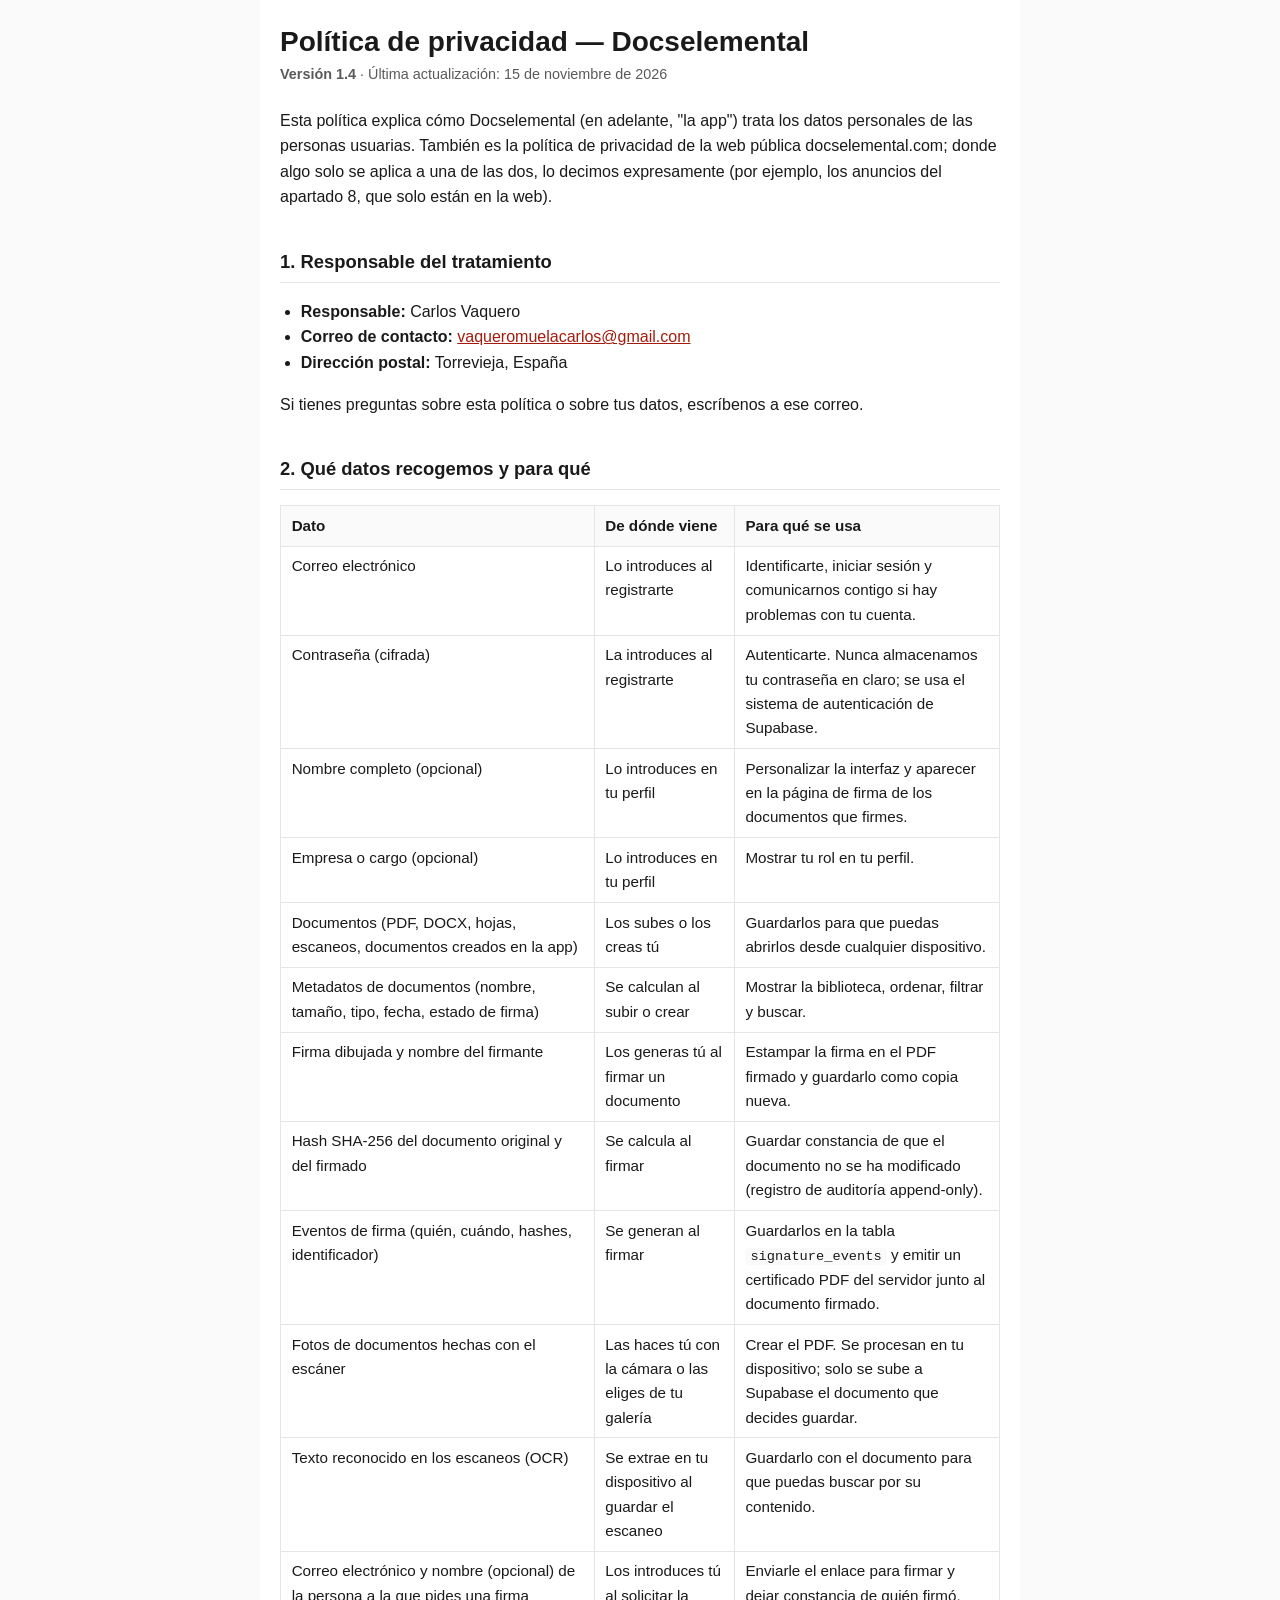
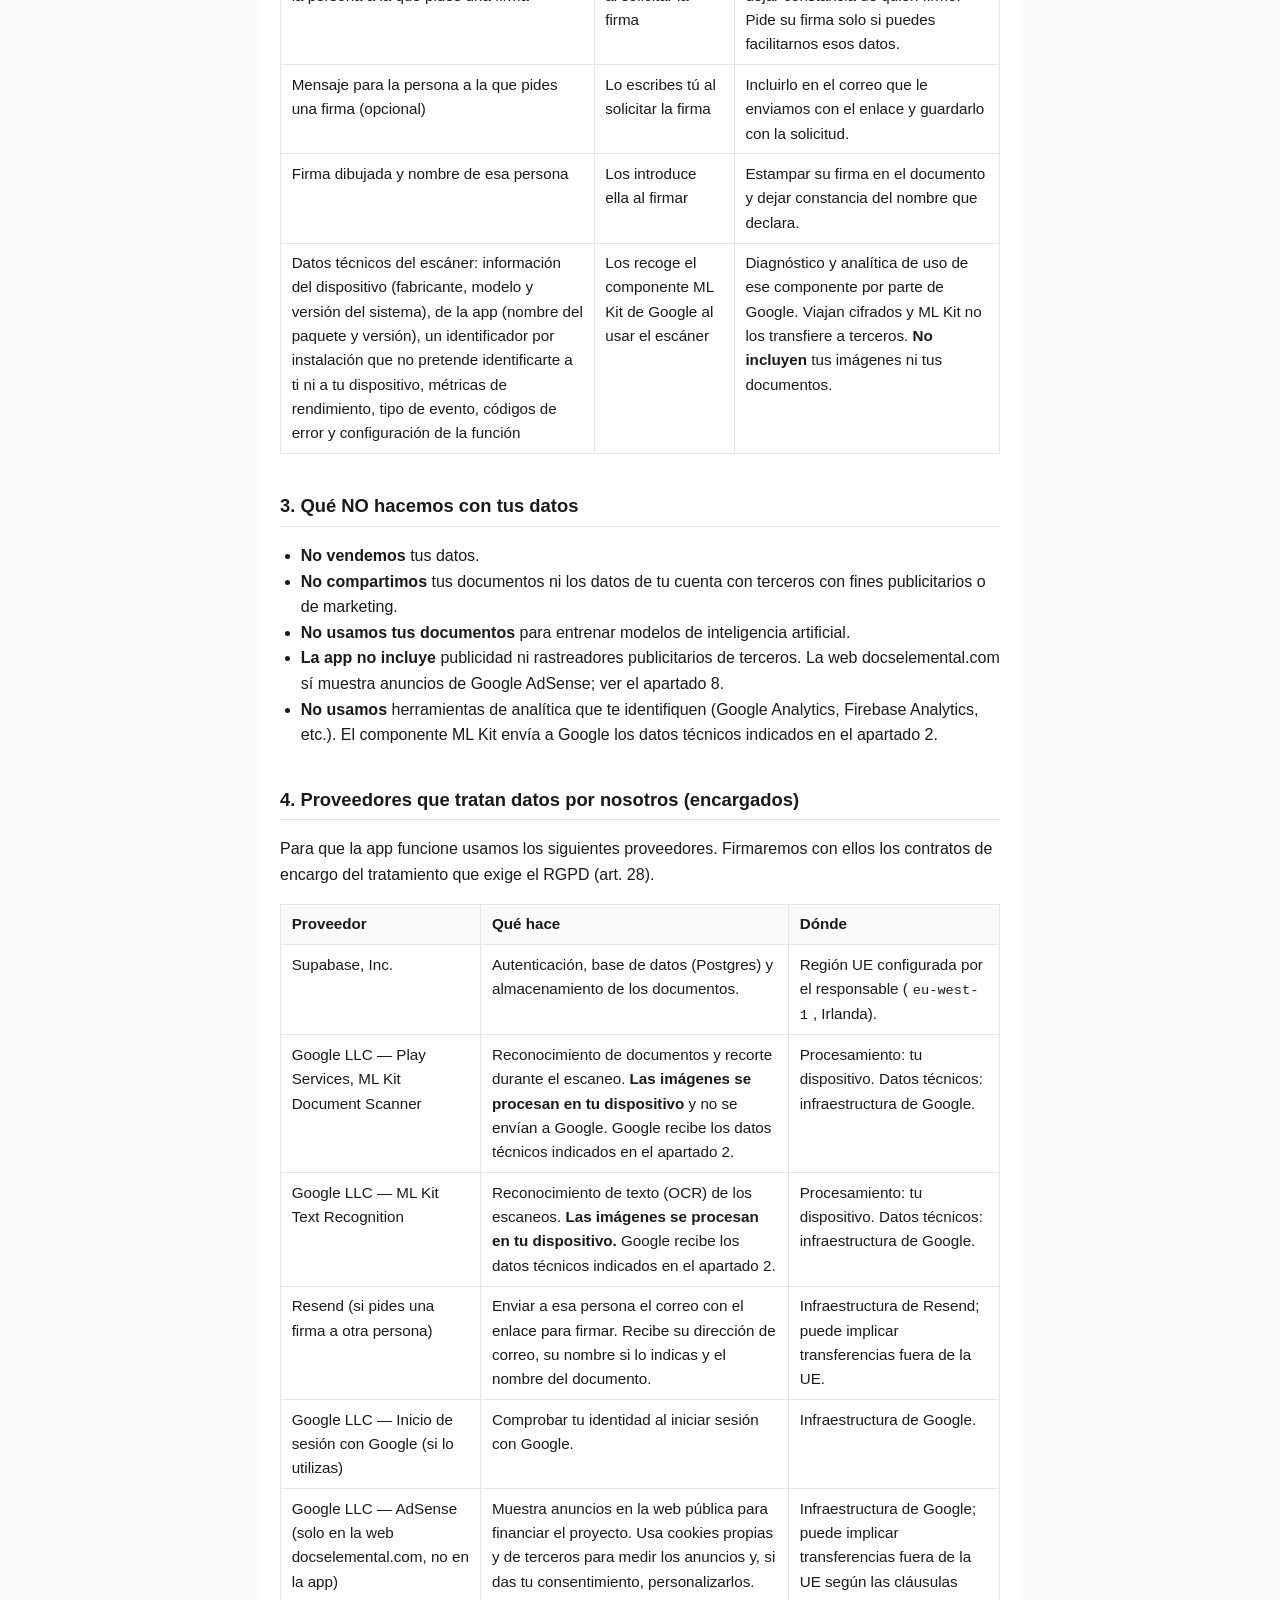
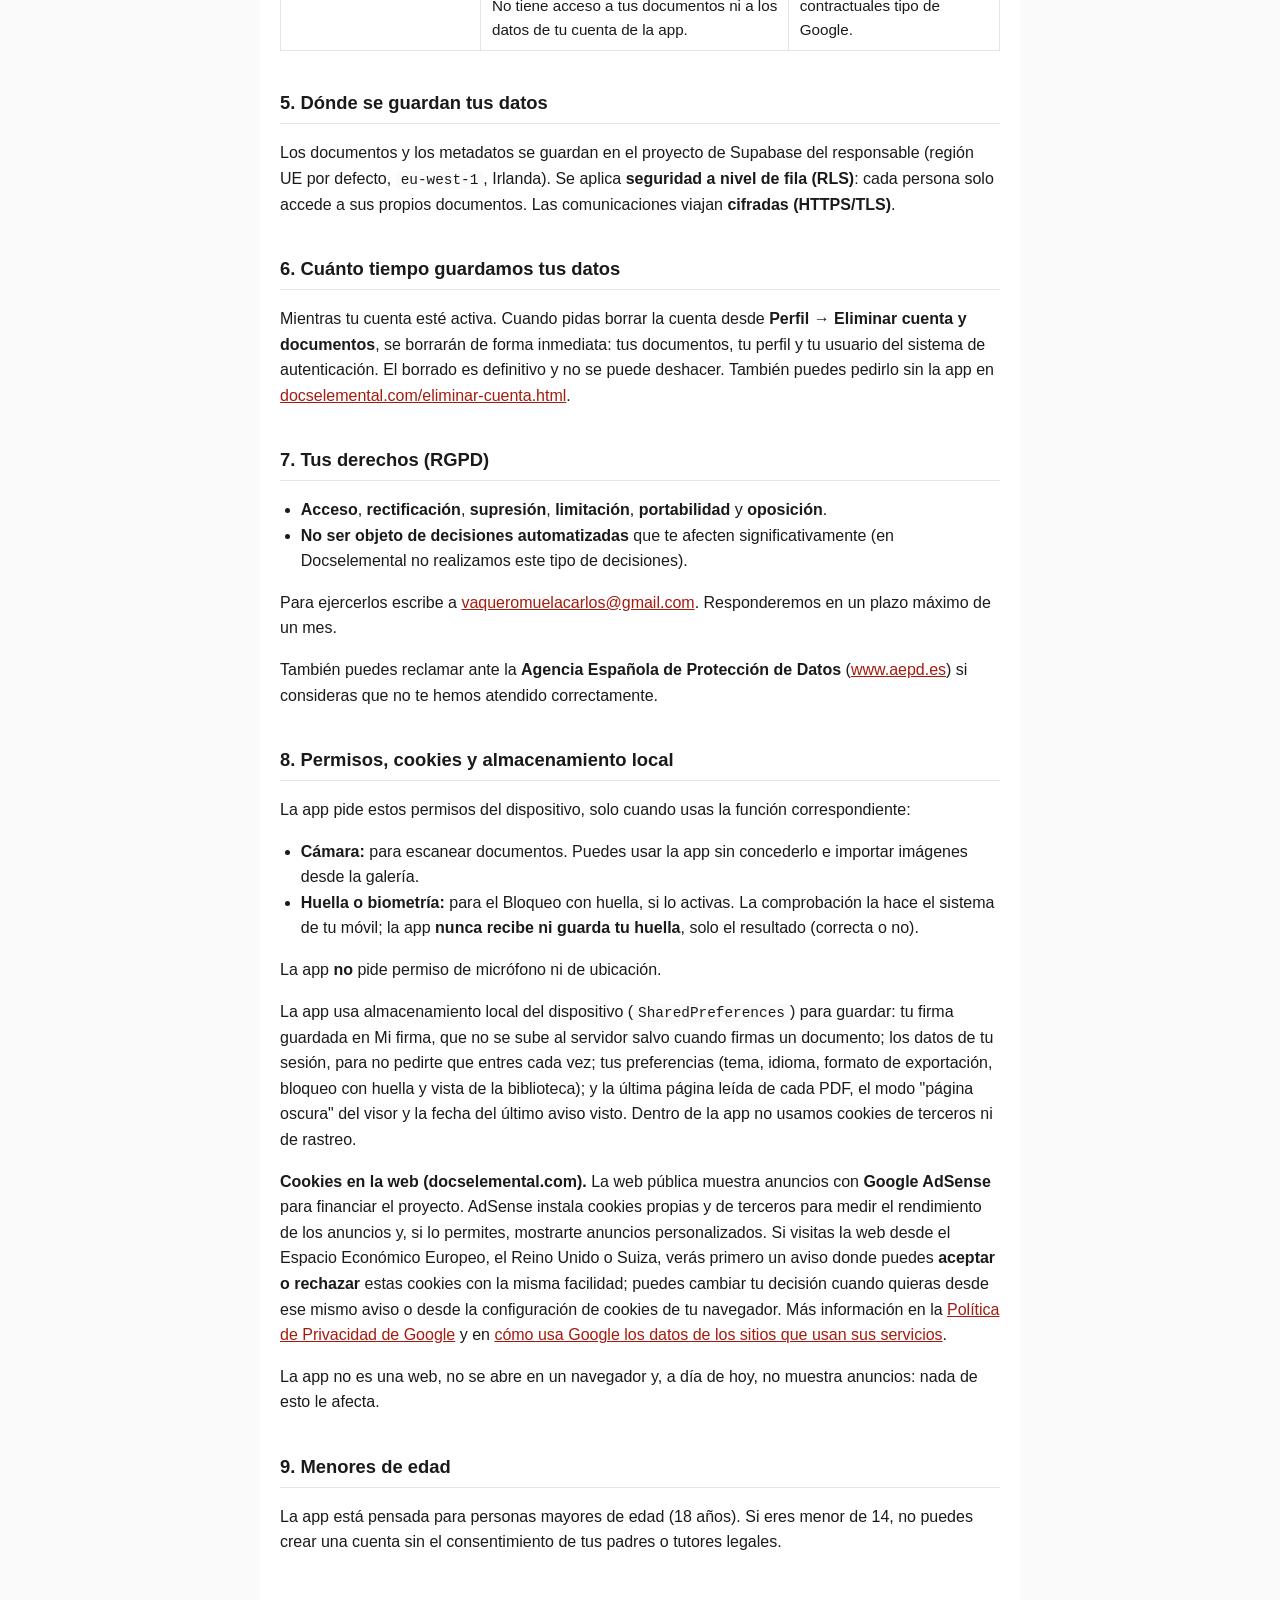
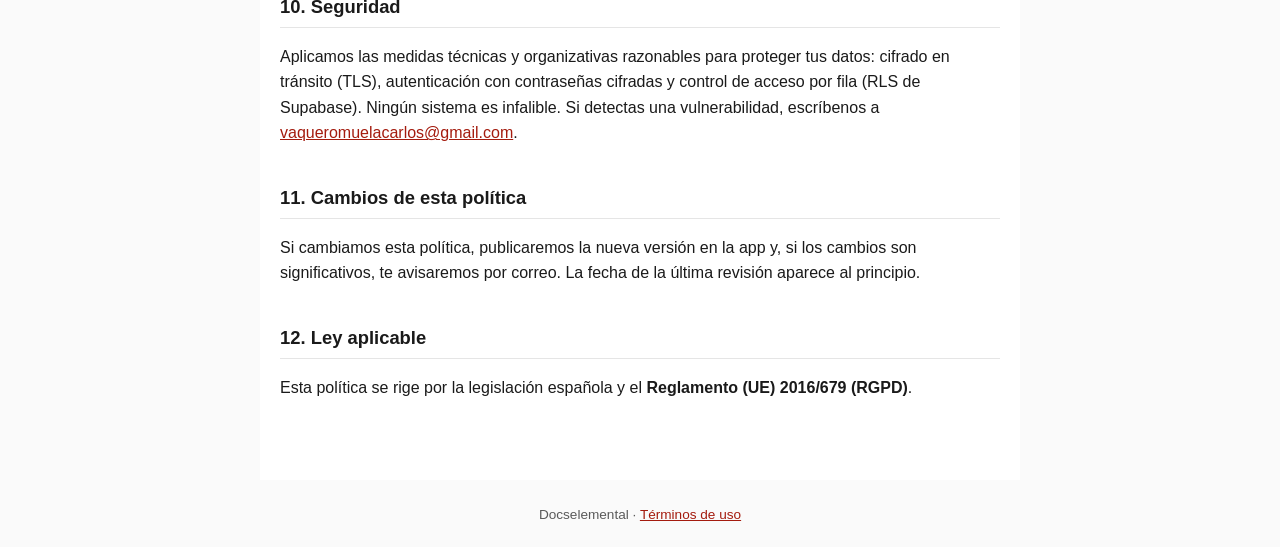
==== politica-privacidad.html @ 3e622860 "Política de privacidad 1.4: anuncios y cookies de AdSense en la web Ahora que la web usa Google AdSe" ====
<!doctype html>
<html lang="es">
<head>
<meta charset="utf-8">
<meta name="viewport" content="width=device-width,initial-scale=1">
<meta name="robots" content="index,follow">
<title>Política de privacidad — Docselemental</title>
<style>
  :root { --fg:#1a1a1a; --muted:#5a5a5a; --accent:#A41B0E; --bg:#fafafa; --card:#fff; --border:#e5e5e5; }
  @media (prefers-color-scheme: dark){
    :root { --fg:#f0f0f0; --muted:#b0b0b0; --accent:#ff6b5a; --bg:#161616; --card:#1f1f1f; --border:#2b2b2b; }
  }
  html,body{margin:0;background:var(--bg);color:var(--fg);font:16px/1.6 -apple-system,BlinkMacSystemFont,"Segoe UI",Roboto,"Helvetica Neue",Arial,sans-serif}
  main{max-width:720px;margin:0 auto;padding:24px 20px 64px;background:var(--card)}
  h1{font-size:1.75rem;margin:0 0 4px;line-height:1.25}
  h2{font-size:1.15rem;margin:2em 0 .5em;border-bottom:1px solid var(--border);padding-bottom:.3em}
  .meta{color:var(--muted);font-size:.9rem;margin-bottom:1.5em}
  table{border-collapse:collapse;width:100%;margin:1em 0;font-size:.95rem}
  th,td{border:1px solid var(--border);padding:.5em .7em;text-align:left;vertical-align:top}
  th{background:var(--bg);font-weight:600}
  a{color:var(--accent)}
  code{background:var(--bg);padding:1px 5px;border-radius:4px;font-size:.9em}
  .note{background:var(--bg);border-left:3px solid var(--accent);padding:.8em 1em;margin:1em 0;color:var(--muted);font-size:.9rem}
  ul{padding-left:1.3em}
  footer{color:var(--muted);font-size:.85rem;text-align:center;padding:24px}
</style>
</head>
<body>
<main>

<h1>Política de privacidad — Docselemental</h1>
<div class="meta"><strong>Versión 1.4</strong> · Última actualización: 15 de noviembre de 2026</div>

<p>Esta política explica cómo Docselemental (en adelante, "la app") trata los datos personales de las personas usuarias. También es la política de privacidad de la web pública docselemental.com; donde algo solo se aplica a una de las dos, lo decimos expresamente (por ejemplo, los anuncios del apartado 8, que solo están en la web).</p>

<h2>1. Responsable del tratamiento</h2>
<ul>
<li><strong>Responsable:</strong> Carlos Vaquero</li>
<li><strong>Correo de contacto:</strong> <a href="mailto:vaqueromuelacarlos@gmail.com">vaqueromuelacarlos@gmail.com</a></li>
<li><strong>Dirección postal:</strong> Torrevieja, España</li>
</ul>
<p>Si tienes preguntas sobre esta política o sobre tus datos, escríbenos a ese correo.</p>

<h2>2. Qué datos recogemos y para qué</h2>
<table>
<tr><th>Dato</th><th>De dónde viene</th><th>Para qué se usa</th></tr>
<tr><td>Correo electrónico</td><td>Lo introduces al registrarte</td><td>Identificarte, iniciar sesión y comunicarnos contigo si hay problemas con tu cuenta.</td></tr>
<tr><td>Contraseña (cifrada)</td><td>La introduces al registrarte</td><td>Autenticarte. Nunca almacenamos tu contraseña en claro; se usa el sistema de autenticación de Supabase.</td></tr>
<tr><td>Nombre completo (opcional)</td><td>Lo introduces en tu perfil</td><td>Personalizar la interfaz y aparecer en la página de firma de los documentos que firmes.</td></tr>
<tr><td>Empresa o cargo (opcional)</td><td>Lo introduces en tu perfil</td><td>Mostrar tu rol en tu perfil.</td></tr>
<tr><td>Documentos (PDF, DOCX, hojas, escaneos, documentos creados en la app)</td><td>Los subes o los creas tú</td><td>Guardarlos para que puedas abrirlos desde cualquier dispositivo.</td></tr>
<tr><td>Metadatos de documentos (nombre, tamaño, tipo, fecha, estado de firma)</td><td>Se calculan al subir o crear</td><td>Mostrar la biblioteca, ordenar, filtrar y buscar.</td></tr>
<tr><td>Firma dibujada y nombre del firmante</td><td>Los generas tú al firmar un documento</td><td>Estampar la firma en el PDF firmado y guardarlo como copia nueva.</td></tr>
<tr><td>Hash SHA-256 del documento original y del firmado</td><td>Se calcula al firmar</td><td>Guardar constancia de que el documento no se ha modificado (registro de auditoría append-only).</td></tr>
<tr><td>Eventos de firma (quién, cuándo, hashes, identificador)</td><td>Se generan al firmar</td><td>Guardarlos en la tabla <code>signature_events</code> y emitir un certificado PDF del servidor junto al documento firmado.</td></tr>
<tr><td>Fotos de documentos hechas con el escáner</td><td>Las haces tú con la cámara o las eliges de tu galería</td><td>Crear el PDF. Se procesan en tu dispositivo; solo se sube a Supabase el documento que decides guardar.</td></tr>
<tr><td>Texto reconocido en los escaneos (OCR)</td><td>Se extrae en tu dispositivo al guardar el escaneo</td><td>Guardarlo con el documento para que puedas buscar por su contenido.</td></tr>
<tr><td>Correo electrónico y nombre (opcional) de la persona a la que pides una firma</td><td>Los introduces tú al solicitar la firma</td><td>Enviarle el enlace para firmar y dejar constancia de quién firmó. Pide su firma solo si puedes facilitarnos esos datos.</td></tr>
<tr><td>Mensaje para la persona a la que pides una firma (opcional)</td><td>Lo escribes tú al solicitar la firma</td><td>Incluirlo en el correo que le enviamos con el enlace y guardarlo con la solicitud.</td></tr>
<tr><td>Firma dibujada y nombre de esa persona</td><td>Los introduce ella al firmar</td><td>Estampar su firma en el documento y dejar constancia del nombre que declara.</td></tr>
<tr><td>Datos técnicos del escáner: información del dispositivo (fabricante, modelo y versión del sistema), de la app (nombre del paquete y versión), un identificador por instalación que no pretende identificarte a ti ni a tu dispositivo, métricas de rendimiento, tipo de evento, códigos de error y configuración de la función</td><td>Los recoge el componente ML Kit de Google al usar el escáner</td><td>Diagnóstico y analítica de uso de ese componente por parte de Google. Viajan cifrados y ML Kit no los transfiere a terceros. <strong>No incluyen</strong> tus imágenes ni tus documentos.</td></tr>
</table>

<h2>3. Qué NO hacemos con tus datos</h2>
<ul>
<li><strong>No vendemos</strong> tus datos.</li>
<li><strong>No compartimos</strong> tus documentos ni los datos de tu cuenta con terceros con fines publicitarios o de marketing.</li>
<li><strong>No usamos tus documentos</strong> para entrenar modelos de inteligencia artificial.</li>
<li><strong>La app no incluye</strong> publicidad ni rastreadores publicitarios de terceros. La web docselemental.com sí muestra anuncios de Google AdSense; ver el apartado 8.</li>
<li><strong>No usamos</strong> herramientas de analítica que te identifiquen (Google Analytics, Firebase Analytics, etc.). El componente ML Kit envía a Google los datos técnicos indicados en el apartado 2.</li>
</ul>

<h2>4. Proveedores que tratan datos por nosotros (encargados)</h2>
<p>Para que la app funcione usamos los siguientes proveedores. Firmaremos con ellos los contratos de encargo del tratamiento que exige el RGPD (art. 28).</p>
<table>
<tr><th>Proveedor</th><th>Qué hace</th><th>Dónde</th></tr>
<tr><td>Supabase, Inc.</td><td>Autenticación, base de datos (Postgres) y almacenamiento de los documentos.</td><td>Región UE configurada por el responsable (<code>eu-west-1</code>, Irlanda).</td></tr>
<tr><td>Google LLC — Play Services, ML Kit Document Scanner</td><td>Reconocimiento de documentos y recorte durante el escaneo. <strong>Las imágenes se procesan en tu dispositivo</strong> y no se envían a Google. Google recibe los datos técnicos indicados en el apartado 2.</td><td>Procesamiento: tu dispositivo. Datos técnicos: infraestructura de Google.</td></tr>
<tr><td>Google LLC — ML Kit Text Recognition</td><td>Reconocimiento de texto (OCR) de los escaneos. <strong>Las imágenes se procesan en tu dispositivo.</strong> Google recibe los datos técnicos indicados en el apartado 2.</td><td>Procesamiento: tu dispositivo. Datos técnicos: infraestructura de Google.</td></tr>
<tr><td>Resend (si pides una firma a otra persona)</td><td>Enviar a esa persona el correo con el enlace para firmar. Recibe su dirección de correo, su nombre si lo indicas y el nombre del documento.</td><td>Infraestructura de Resend; puede implicar transferencias fuera de la UE.</td></tr>
<tr><td>Google LLC — Inicio de sesión con Google (si lo utilizas)</td><td>Comprobar tu identidad al iniciar sesión con Google.</td><td>Infraestructura de Google.</td></tr>
<tr><td>Google LLC — AdSense (solo en la web docselemental.com, no en la app)</td><td>Muestra anuncios en la web pública para financiar el proyecto. Usa cookies propias y de terceros para medir los anuncios y, si das tu consentimiento, personalizarlos. No tiene acceso a tus documentos ni a los datos de tu cuenta de la app.</td><td>Infraestructura de Google; puede implicar transferencias fuera de la UE según las cláusulas contractuales tipo de Google.</td></tr>
</table>

<h2>5. Dónde se guardan tus datos</h2>
<p>Los documentos y los metadatos se guardan en el proyecto de Supabase del responsable (región UE por defecto, <code>eu-west-1</code>, Irlanda). Se aplica <strong>seguridad a nivel de fila (RLS)</strong>: cada persona solo accede a sus propios documentos. Las comunicaciones viajan <strong>cifradas (HTTPS/TLS)</strong>.</p>

<h2>6. Cuánto tiempo guardamos tus datos</h2>
<p>Mientras tu cuenta esté activa. Cuando pidas borrar la cuenta desde <strong>Perfil → Eliminar cuenta y documentos</strong>, se borrarán de forma inmediata: tus documentos, tu perfil y tu usuario del sistema de autenticación. El borrado es definitivo y no se puede deshacer. También puedes pedirlo sin la app en <a href="https://docselemental.com/eliminar-cuenta.html">docselemental.com/eliminar-cuenta.html</a>.</p>

<h2>7. Tus derechos (RGPD)</h2>
<ul>
<li><strong>Acceso</strong>, <strong>rectificación</strong>, <strong>supresión</strong>, <strong>limitación</strong>, <strong>portabilidad</strong> y <strong>oposición</strong>.</li>
<li><strong>No ser objeto de decisiones automatizadas</strong> que te afecten significativamente (en Docselemental no realizamos este tipo de decisiones).</li>
</ul>
<p>Para ejercerlos escribe a <a href="mailto:vaqueromuelacarlos@gmail.com">vaqueromuelacarlos@gmail.com</a>. Responderemos en un plazo máximo de un mes.</p>
<p>También puedes reclamar ante la <strong>Agencia Española de Protección de Datos</strong> (<a href="https://www.aepd.es" target="_blank" rel="noopener">www.aepd.es</a>) si consideras que no te hemos atendido correctamente.</p>

<h2>8. Permisos, cookies y almacenamiento local</h2>
<p>La app pide estos permisos del dispositivo, solo cuando usas la función correspondiente:</p>
<ul>
<li><strong>Cámara:</strong> para escanear documentos. Puedes usar la app sin concederlo e importar imágenes desde la galería.</li>
<li><strong>Huella o biometría:</strong> para el Bloqueo con huella, si lo activas. La comprobación la hace el sistema de tu móvil; la app <strong>nunca recibe ni guarda tu huella</strong>, solo el resultado (correcta o no).</li>
</ul>
<p>La app <strong>no</strong> pide permiso de micrófono ni de ubicación.</p>
<p>La app usa almacenamiento local del dispositivo (<code>SharedPreferences</code>) para guardar: tu firma guardada en Mi firma, que no se sube al servidor salvo cuando firmas un documento; los datos de tu sesión, para no pedirte que entres cada vez; tus preferencias (tema, idioma, formato de exportación, bloqueo con huella y vista de la biblioteca); y la última página leída de cada PDF, el modo "página oscura" del visor y la fecha del último aviso visto. Dentro de la app no usamos cookies de terceros ni de rastreo.</p>
<p><strong>Cookies en la web (docselemental.com).</strong> La web pública muestra anuncios con <strong>Google AdSense</strong> para financiar el proyecto. AdSense instala cookies propias y de terceros para medir el rendimiento de los anuncios y, si lo permites, mostrarte anuncios personalizados. Si visitas la web desde el Espacio Económico Europeo, el Reino Unido o Suiza, verás primero un aviso donde puedes <strong>aceptar o rechazar</strong> estas cookies con la misma facilidad; puedes cambiar tu decisión cuando quieras desde ese mismo aviso o desde la configuración de cookies de tu navegador. Más información en la <a href="https://policies.google.com/privacy" target="_blank" rel="noopener">Política de Privacidad de Google</a> y en <a href="https://policies.google.com/technologies/partner-sites" target="_blank" rel="noopener">cómo usa Google los datos de los sitios que usan sus servicios</a>.</p>
<p>La app no es una web, no se abre en un navegador y, a día de hoy, no muestra anuncios: nada de esto le afecta.</p>

<h2>9. Menores de edad</h2>
<p>La app está pensada para personas mayores de edad (18 años). Si eres menor de 14, no puedes crear una cuenta sin el consentimiento de tus padres o tutores legales.</p>

<h2>10. Seguridad</h2>
<p>Aplicamos las medidas técnicas y organizativas razonables para proteger tus datos: cifrado en tránsito (TLS), autenticación con contraseñas cifradas y control de acceso por fila (RLS de Supabase). Ningún sistema es infalible. Si detectas una vulnerabilidad, escríbenos a <a href="mailto:vaqueromuelacarlos@gmail.com">vaqueromuelacarlos@gmail.com</a>.</p>

<h2>11. Cambios de esta política</h2>
<p>Si cambiamos esta política, publicaremos la nueva versión en la app y, si los cambios son significativos, te avisaremos por correo. La fecha de la última revisión aparece al principio.</p>

<h2>12. Ley aplicable</h2>
<p>Esta política se rige por la legislación española y el <strong>Reglamento (UE) 2016/679 (RGPD)</strong>.</p>

</main>
<footer>Docselemental · <a href="terminos-uso.html">Términos de uso</a></footer>
</body>
</html>
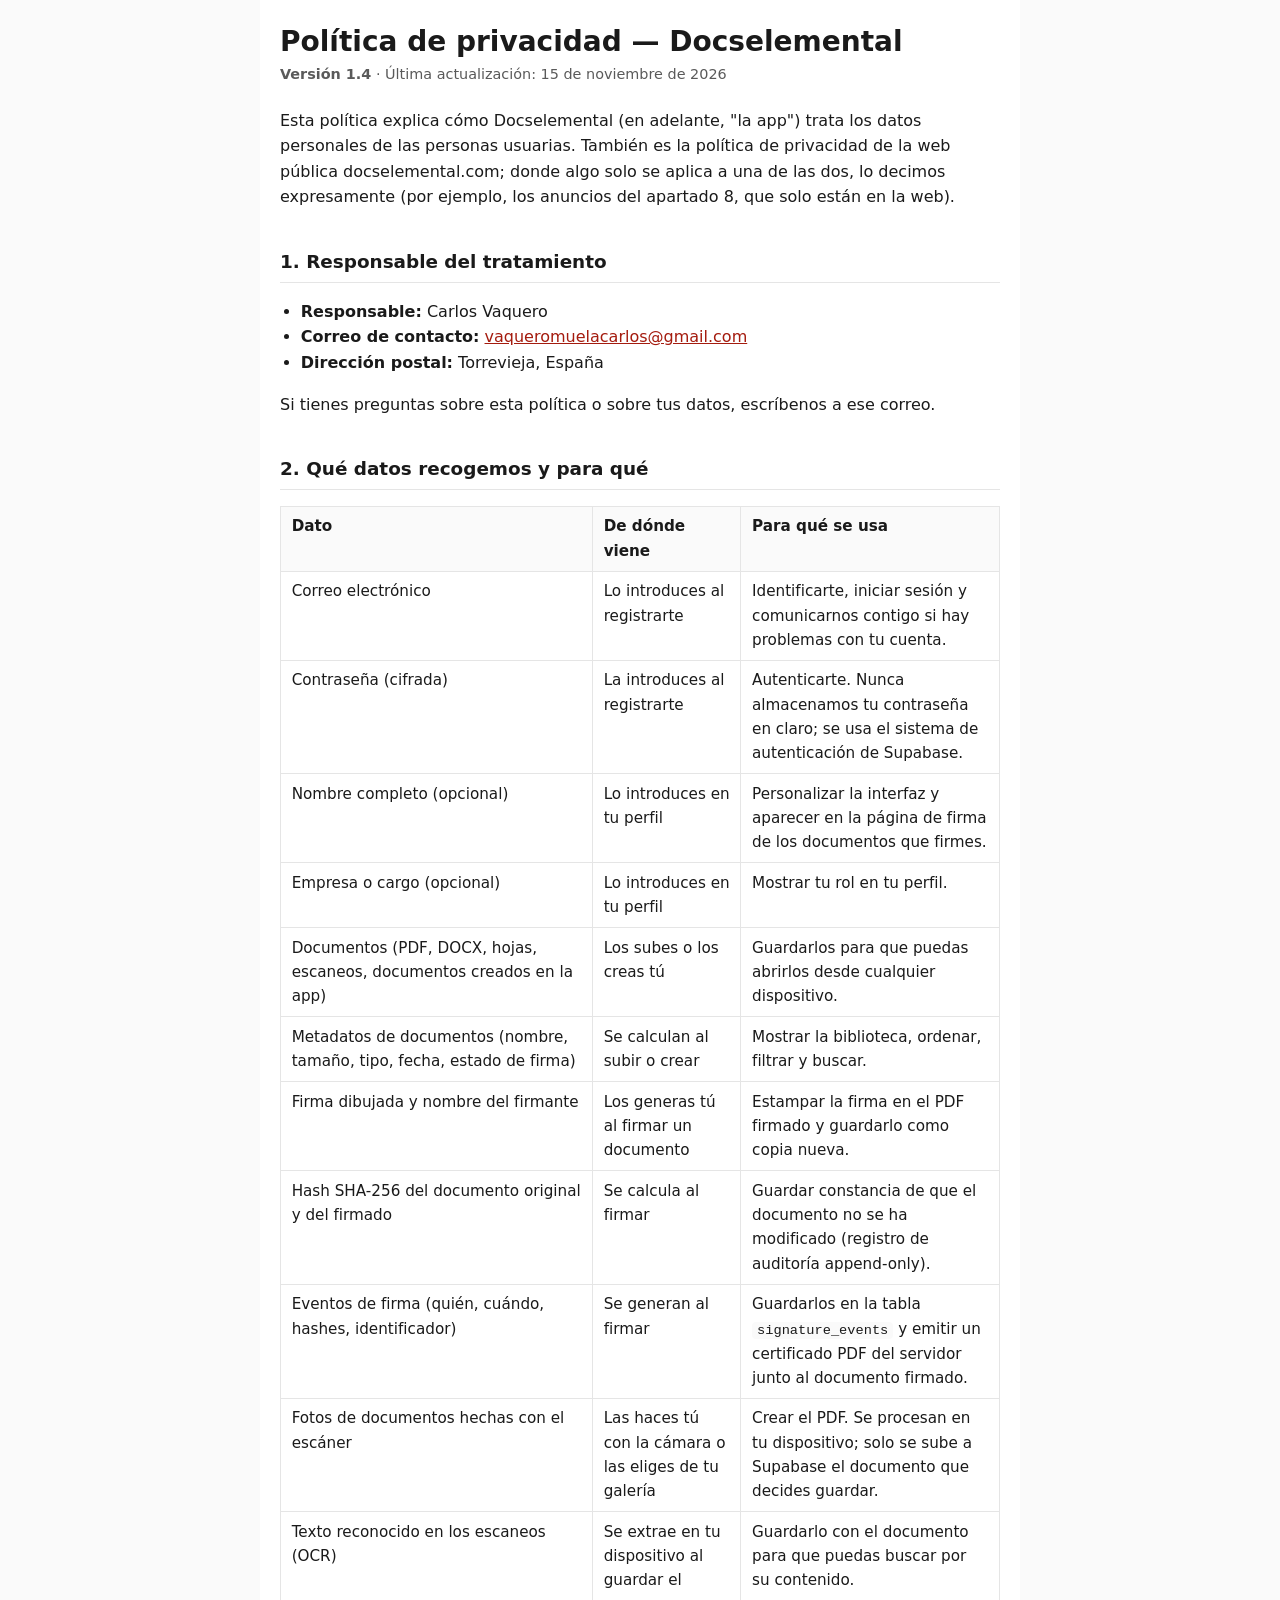
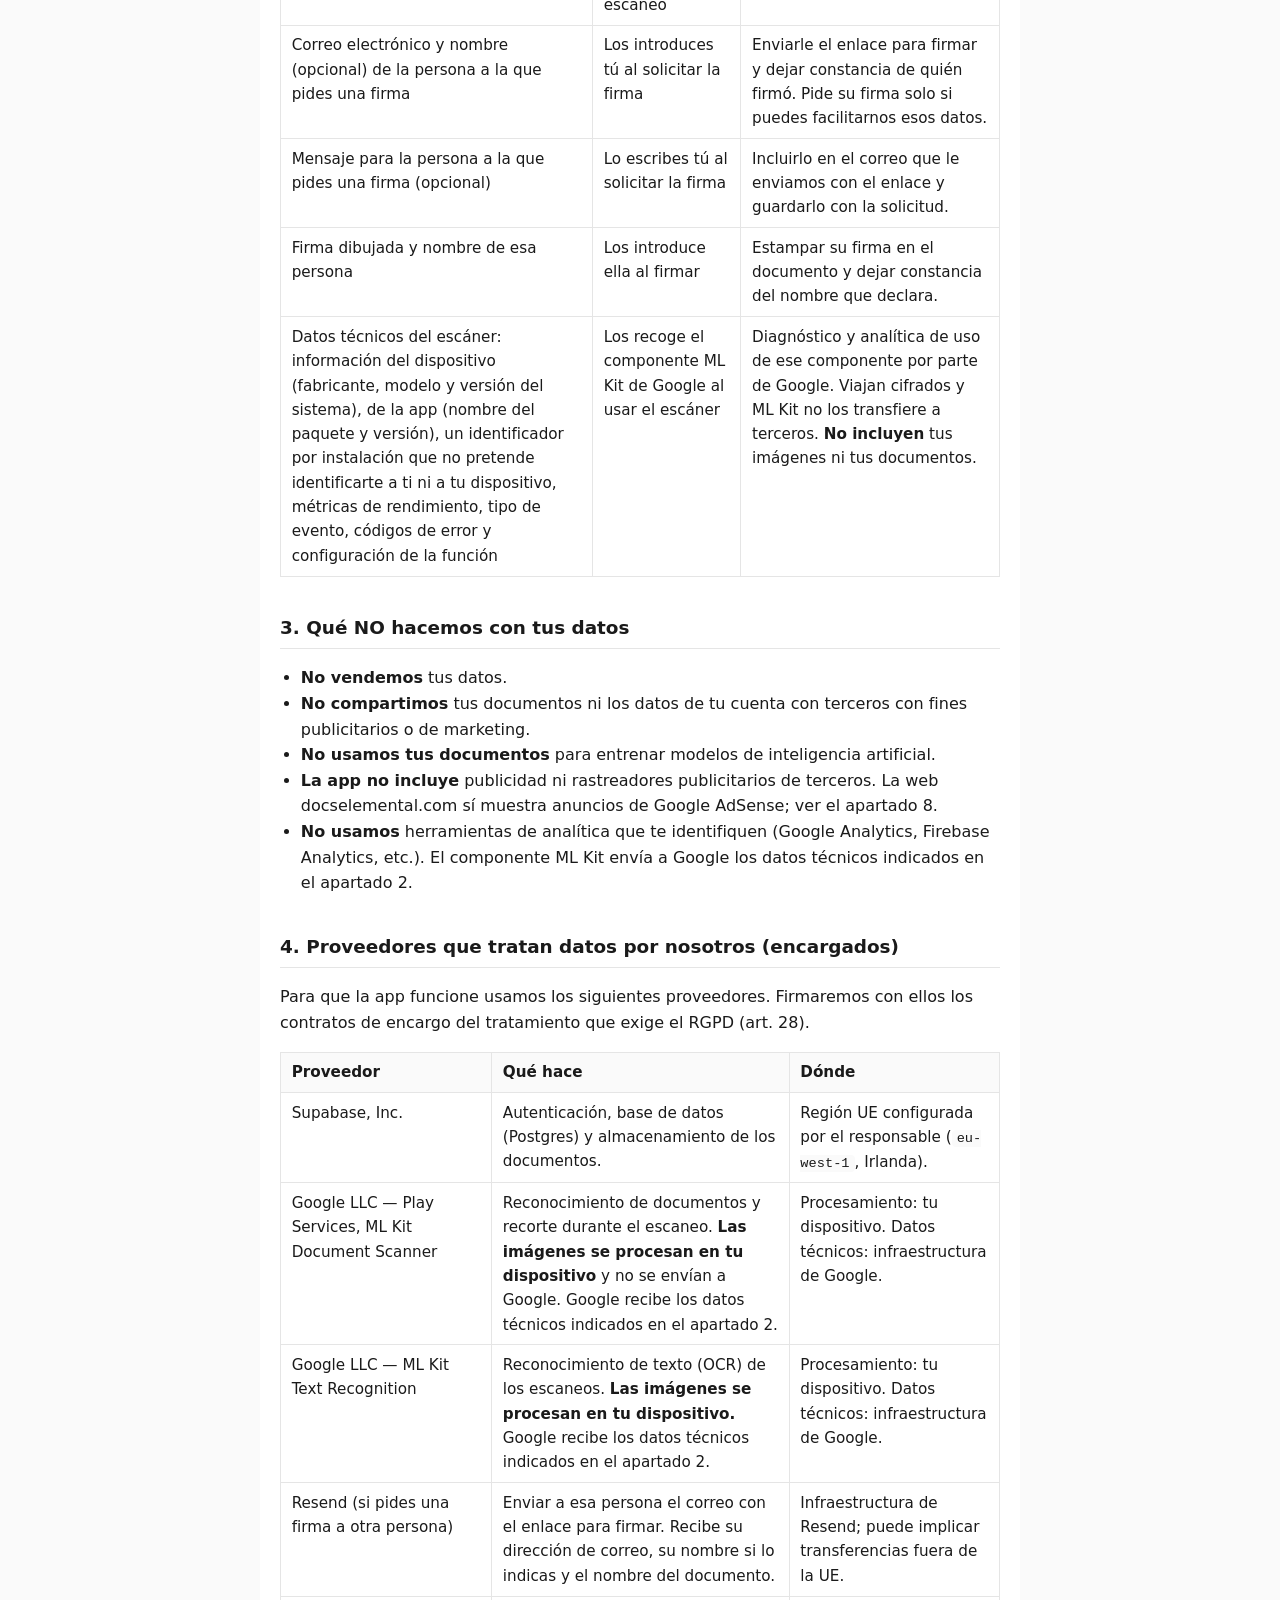
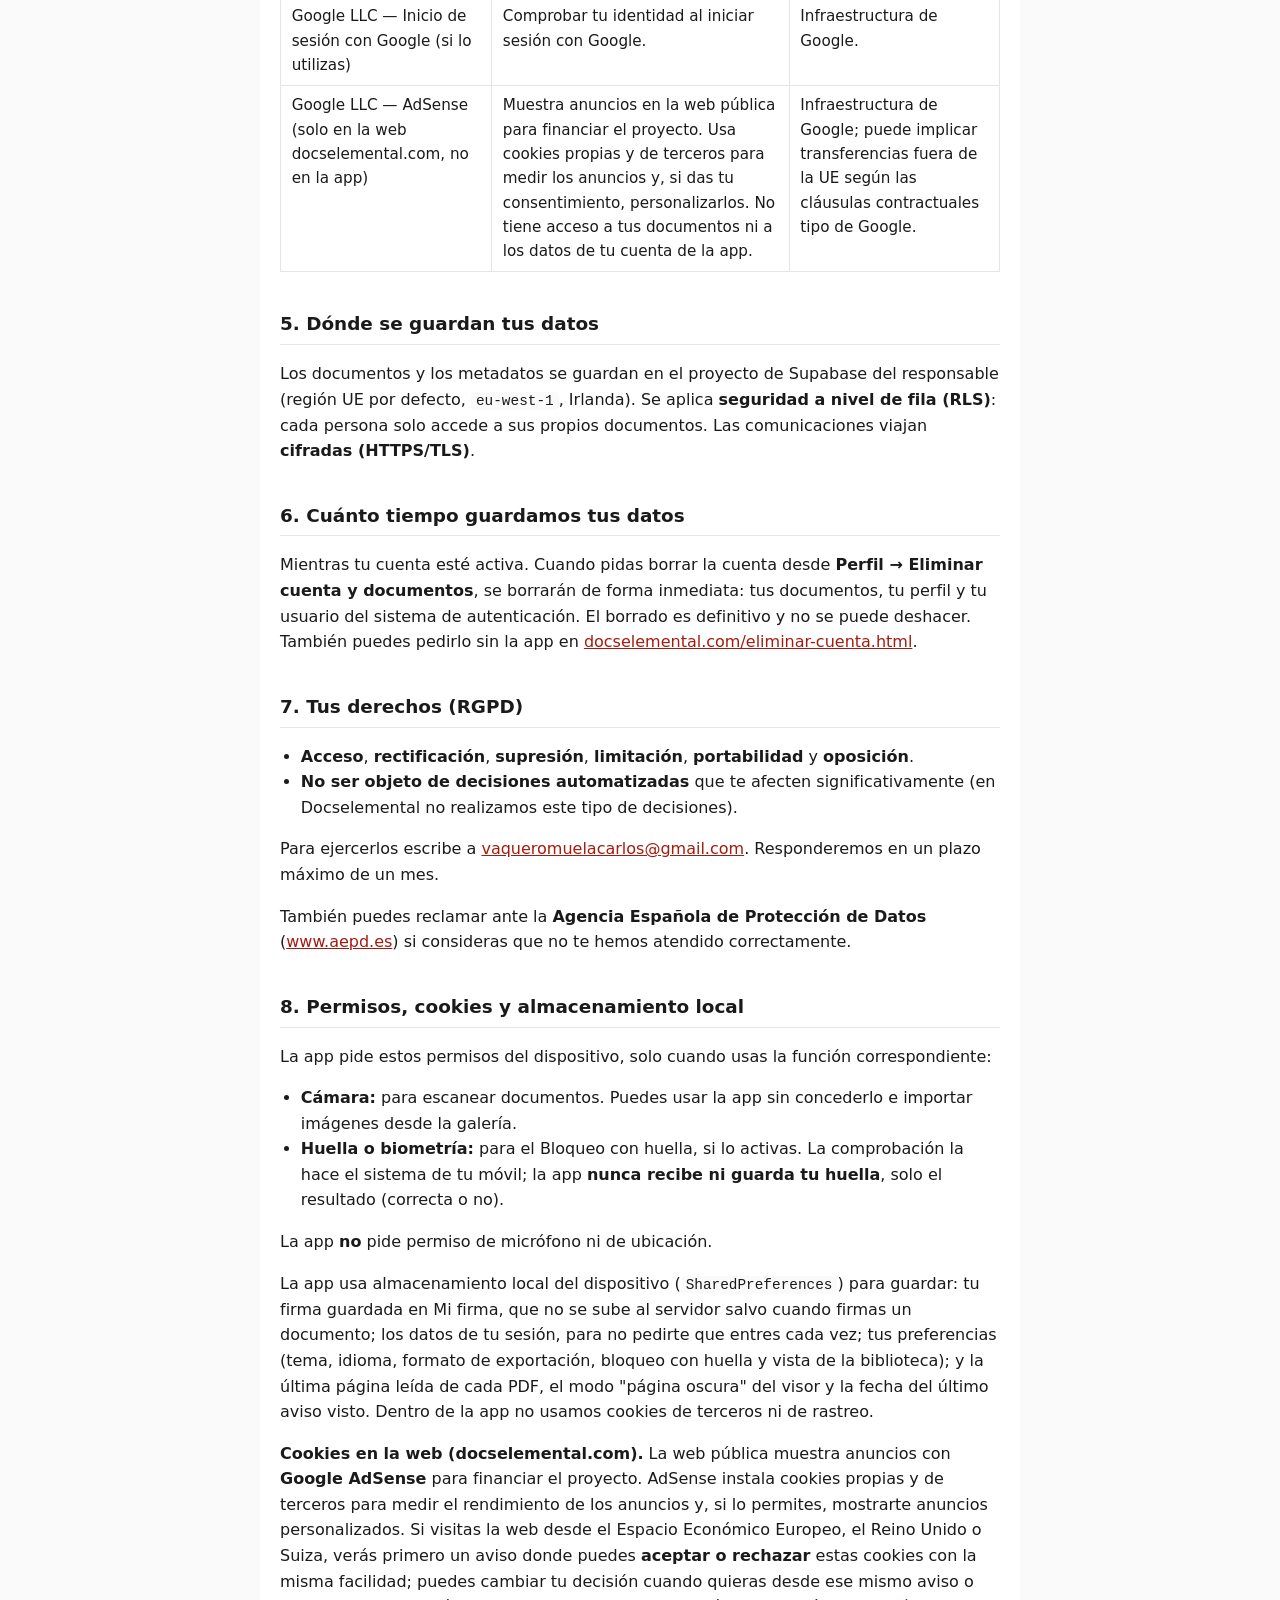
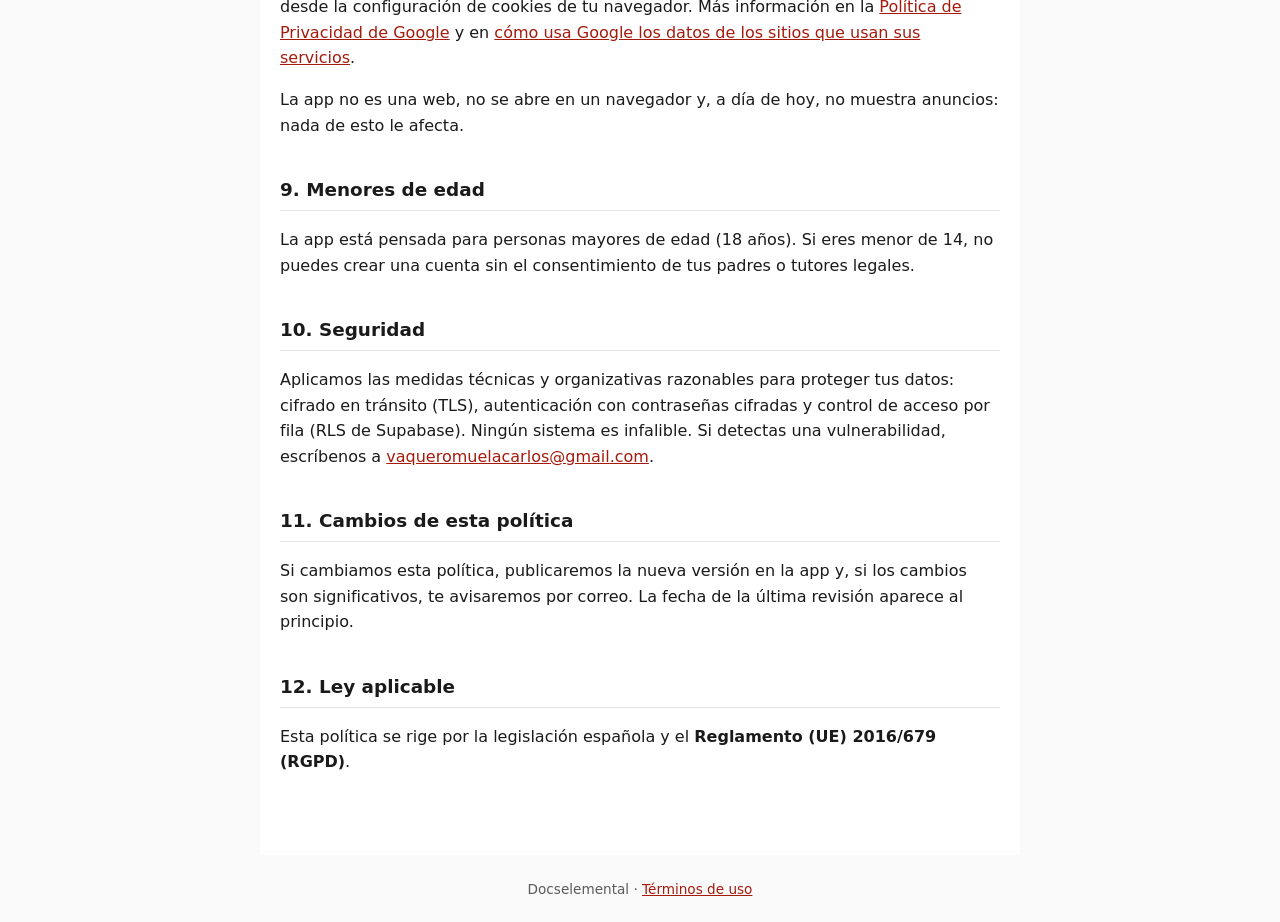
==== commit bd1d0e05: "Política y términos en Satoshi; tabla de la política sin desbordar en móvil Co-Authored-By: Claude O" ====
--- a/politica-privacidad.html
+++ b/politica-privacidad.html
@@ -10,12 +10,16 @@
   @media (prefers-color-scheme: dark){
     :root { --fg:#f0f0f0; --muted:#b0b0b0; --accent:#ff6b5a; --bg:#161616; --card:#1f1f1f; --border:#2b2b2b; }
   }
-  html,body{margin:0;background:var(--bg);color:var(--fg);font:16px/1.6 -apple-system,BlinkMacSystemFont,"Segoe UI",Roboto,"Helvetica Neue",Arial,sans-serif}
+  @font-face{font-family:"Satoshi";src:url("/fonts/Satoshi-Regular.woff2") format("woff2");font-weight:400;font-display:swap}
+  @font-face{font-family:"Satoshi";src:url("/fonts/Satoshi-Medium.woff2") format("woff2");font-weight:500;font-display:swap}
+  @font-face{font-family:"Satoshi";src:url("/fonts/Satoshi-Bold.woff2") format("woff2");font-weight:700;font-display:swap}
+  html,body{margin:0;background:var(--bg);color:var(--fg);font:16px/1.6 Satoshi,ui-sans-serif,system-ui,sans-serif}
   main{max-width:720px;margin:0 auto;padding:24px 20px 64px;background:var(--card)}
   h1{font-size:1.75rem;margin:0 0 4px;line-height:1.25}
   h2{font-size:1.15rem;margin:2em 0 .5em;border-bottom:1px solid var(--border);padding-bottom:.3em}
   .meta{color:var(--muted);font-size:.9rem;margin-bottom:1.5em}
-  table{border-collapse:collapse;width:100%;margin:1em 0;font-size:.95rem}
+  .tabla{overflow-x:auto;margin:1em 0}
+  table{border-collapse:collapse;width:100%;margin:0;font-size:.95rem}
   th,td{border:1px solid var(--border);padding:.5em .7em;text-align:left;vertical-align:top}
   th{background:var(--bg);font-weight:600}
   a{color:var(--accent)}
@@ -42,7 +46,7 @@
 <p>Si tienes preguntas sobre esta política o sobre tus datos, escríbenos a ese correo.</p>
 
 <h2>2. Qué datos recogemos y para qué</h2>
-<table>
+<div class="tabla"><table>
 <tr><th>Dato</th><th>De dónde viene</th><th>Para qué se usa</th></tr>
 <tr><td>Correo electrónico</td><td>Lo introduces al registrarte</td><td>Identificarte, iniciar sesión y comunicarnos contigo si hay problemas con tu cuenta.</td></tr>
 <tr><td>Contraseña (cifrada)</td><td>La introduces al registrarte</td><td>Autenticarte. Nunca almacenamos tu contraseña en claro; se usa el sistema de autenticación de Supabase.</td></tr>
@@ -59,7 +63,7 @@
 <tr><td>Mensaje para la persona a la que pides una firma (opcional)</td><td>Lo escribes tú al solicitar la firma</td><td>Incluirlo en el correo que le enviamos con el enlace y guardarlo con la solicitud.</td></tr>
 <tr><td>Firma dibujada y nombre de esa persona</td><td>Los introduce ella al firmar</td><td>Estampar su firma en el documento y dejar constancia del nombre que declara.</td></tr>
 <tr><td>Datos técnicos del escáner: información del dispositivo (fabricante, modelo y versión del sistema), de la app (nombre del paquete y versión), un identificador por instalación que no pretende identificarte a ti ni a tu dispositivo, métricas de rendimiento, tipo de evento, códigos de error y configuración de la función</td><td>Los recoge el componente ML Kit de Google al usar el escáner</td><td>Diagnóstico y analítica de uso de ese componente por parte de Google. Viajan cifrados y ML Kit no los transfiere a terceros. <strong>No incluyen</strong> tus imágenes ni tus documentos.</td></tr>
-</table>
+</table></div>
 
 <h2>3. Qué NO hacemos con tus datos</h2>
 <ul>
@@ -72,7 +76,7 @@
 
 <h2>4. Proveedores que tratan datos por nosotros (encargados)</h2>
 <p>Para que la app funcione usamos los siguientes proveedores. Firmaremos con ellos los contratos de encargo del tratamiento que exige el RGPD (art. 28).</p>
-<table>
+<div class="tabla"><table>
 <tr><th>Proveedor</th><th>Qué hace</th><th>Dónde</th></tr>
 <tr><td>Supabase, Inc.</td><td>Autenticación, base de datos (Postgres) y almacenamiento de los documentos.</td><td>Región UE configurada por el responsable (<code>eu-west-1</code>, Irlanda).</td></tr>
 <tr><td>Google LLC — Play Services, ML Kit Document Scanner</td><td>Reconocimiento de documentos y recorte durante el escaneo. <strong>Las imágenes se procesan en tu dispositivo</strong> y no se envían a Google. Google recibe los datos técnicos indicados en el apartado 2.</td><td>Procesamiento: tu dispositivo. Datos técnicos: infraestructura de Google.</td></tr>
@@ -80,7 +84,7 @@
 <tr><td>Resend (si pides una firma a otra persona)</td><td>Enviar a esa persona el correo con el enlace para firmar. Recibe su dirección de correo, su nombre si lo indicas y el nombre del documento.</td><td>Infraestructura de Resend; puede implicar transferencias fuera de la UE.</td></tr>
 <tr><td>Google LLC — Inicio de sesión con Google (si lo utilizas)</td><td>Comprobar tu identidad al iniciar sesión con Google.</td><td>Infraestructura de Google.</td></tr>
 <tr><td>Google LLC — AdSense (solo en la web docselemental.com, no en la app)</td><td>Muestra anuncios en la web pública para financiar el proyecto. Usa cookies propias y de terceros para medir los anuncios y, si das tu consentimiento, personalizarlos. No tiene acceso a tus documentos ni a los datos de tu cuenta de la app.</td><td>Infraestructura de Google; puede implicar transferencias fuera de la UE según las cláusulas contractuales tipo de Google.</td></tr>
-</table>
+</table></div>
 
 <h2>5. Dónde se guardan tus datos</h2>
 <p>Los documentos y los metadatos se guardan en el proyecto de Supabase del responsable (región UE por defecto, <code>eu-west-1</code>, Irlanda). Se aplica <strong>seguridad a nivel de fila (RLS)</strong>: cada persona solo accede a sus propios documentos. Las comunicaciones viajan <strong>cifradas (HTTPS/TLS)</strong>.</p>
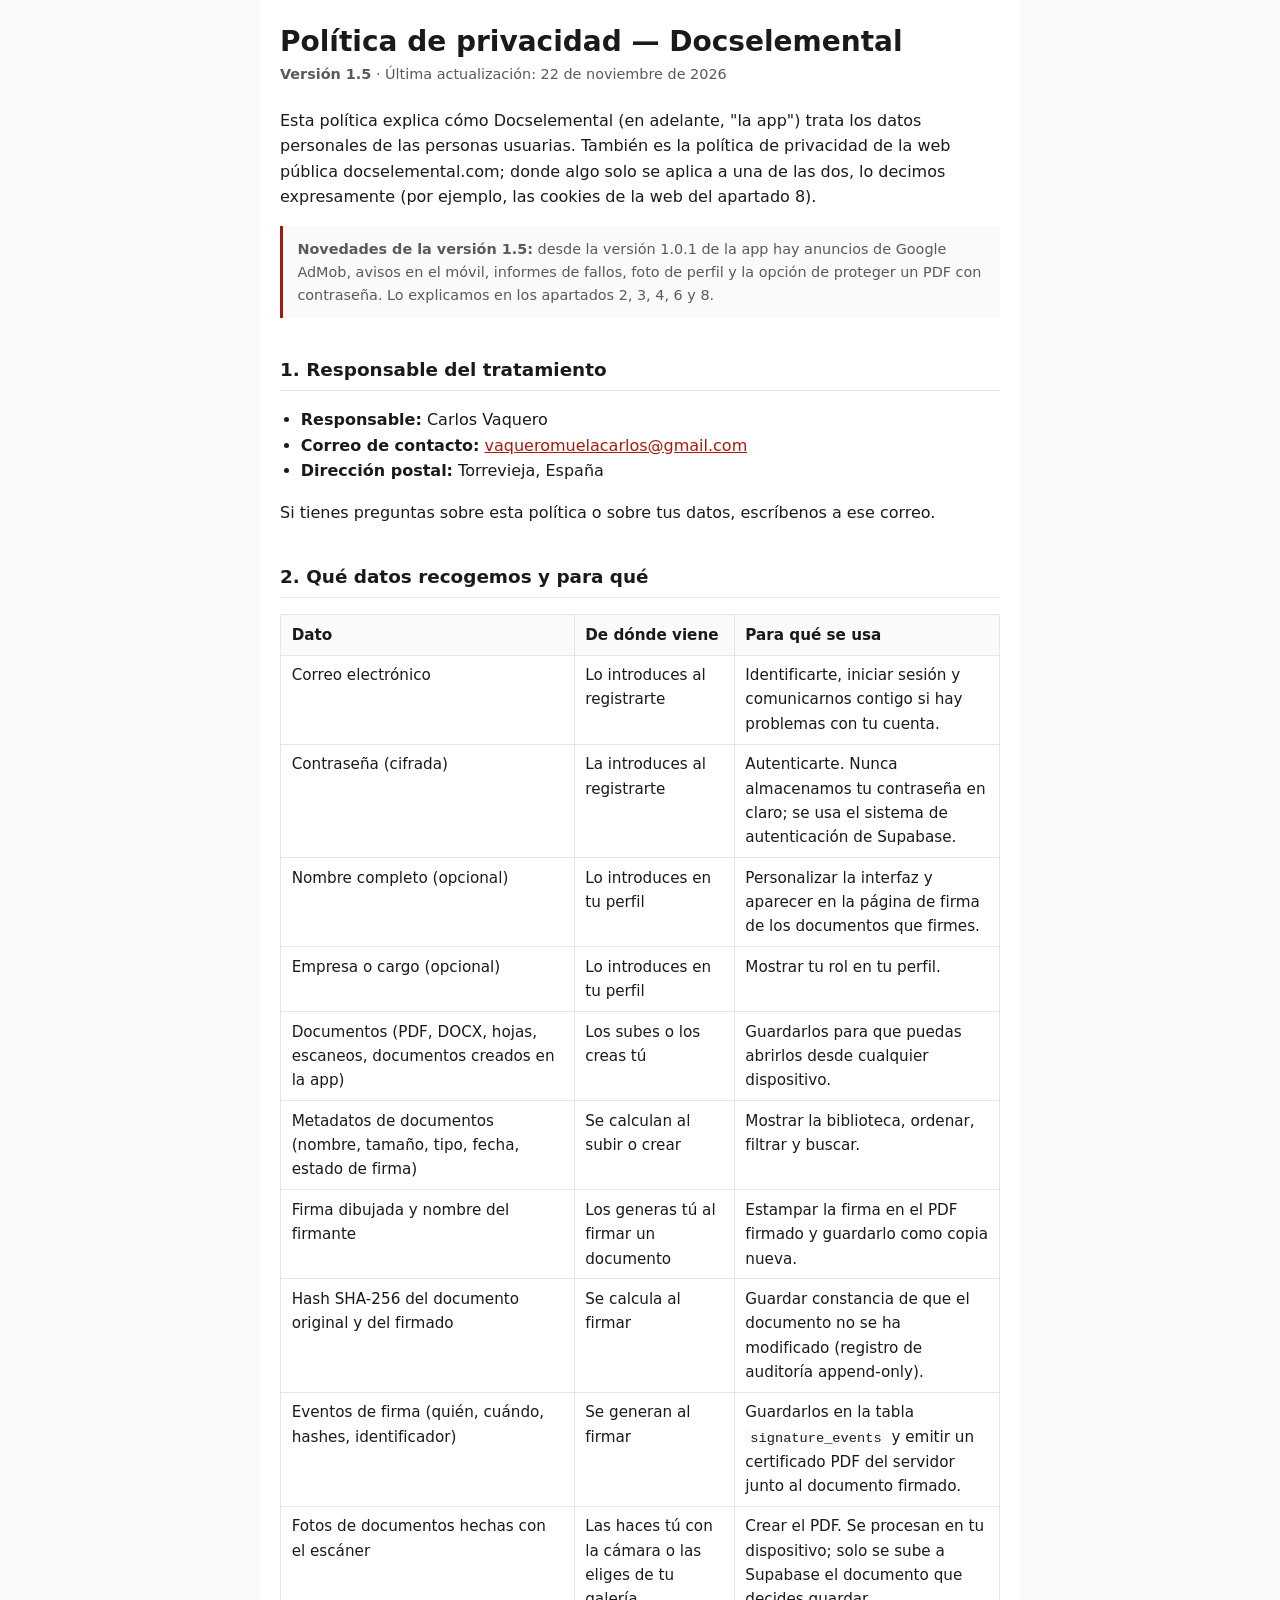
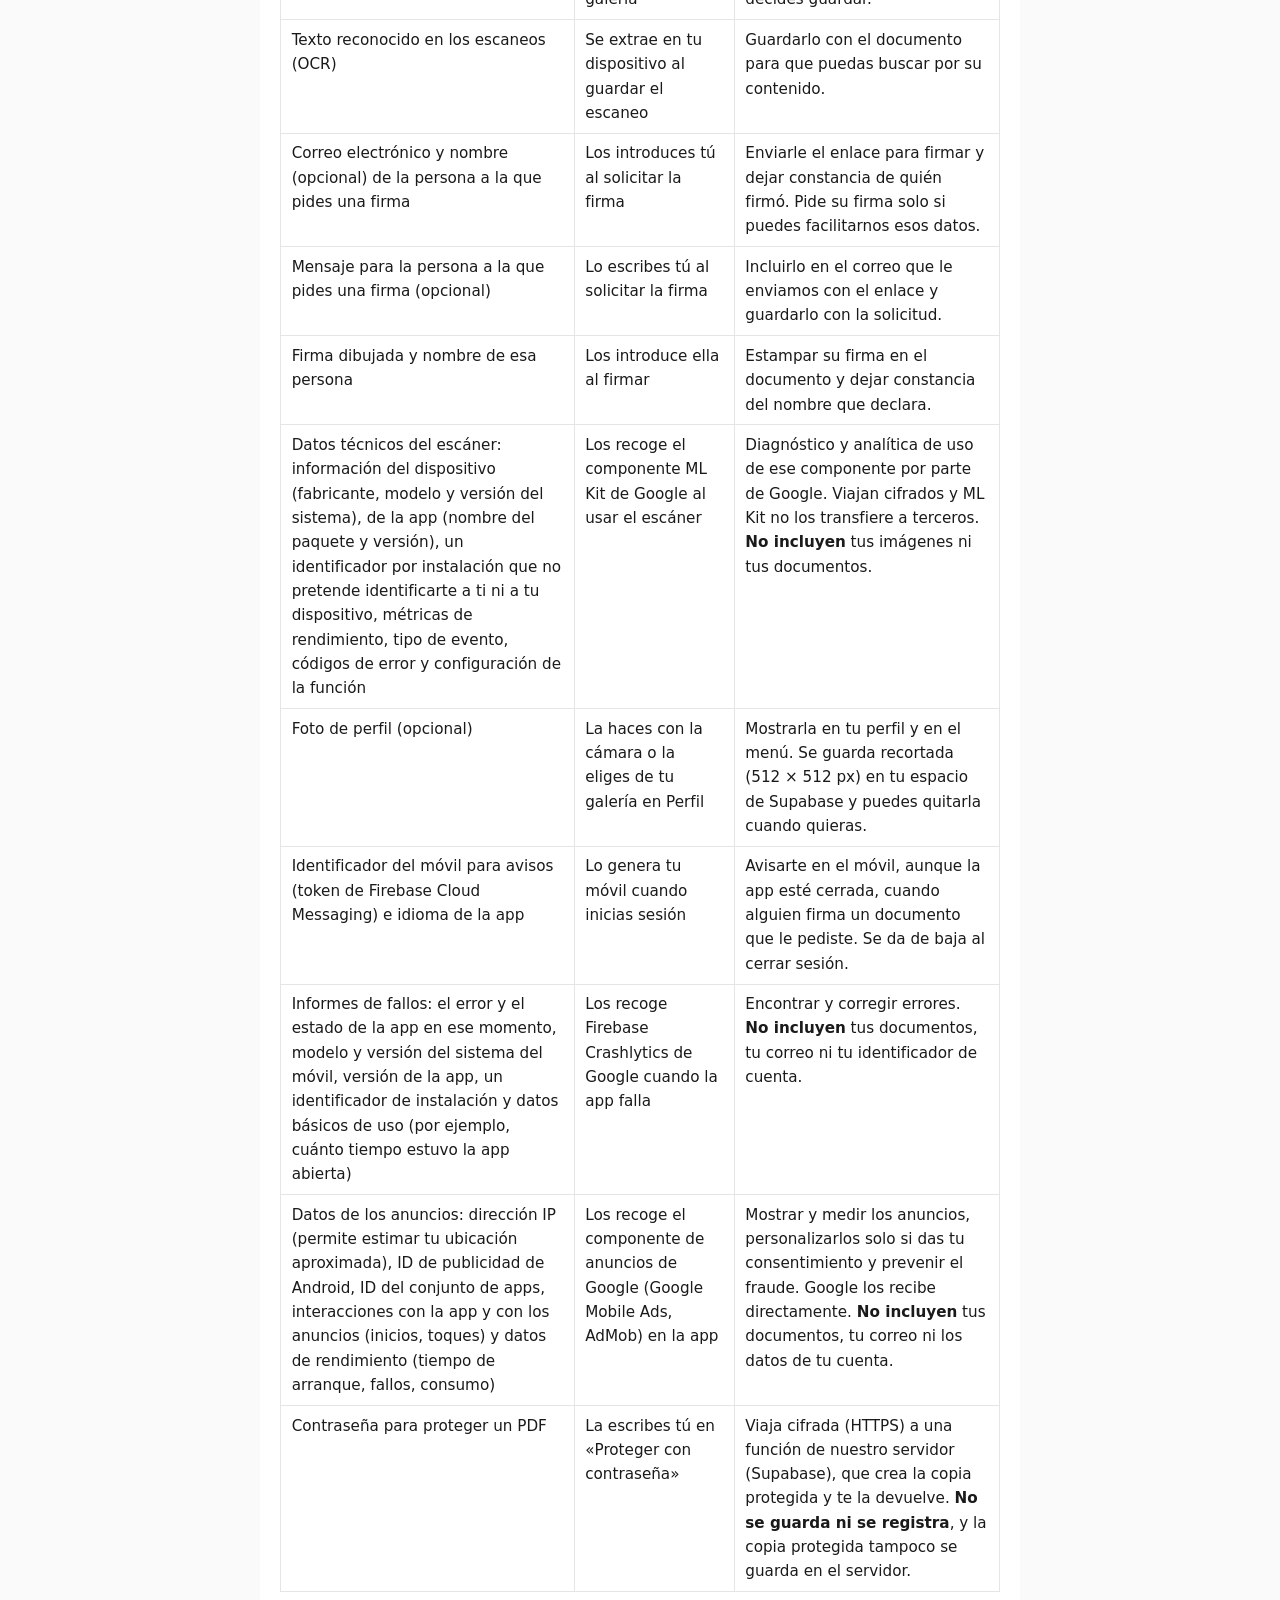
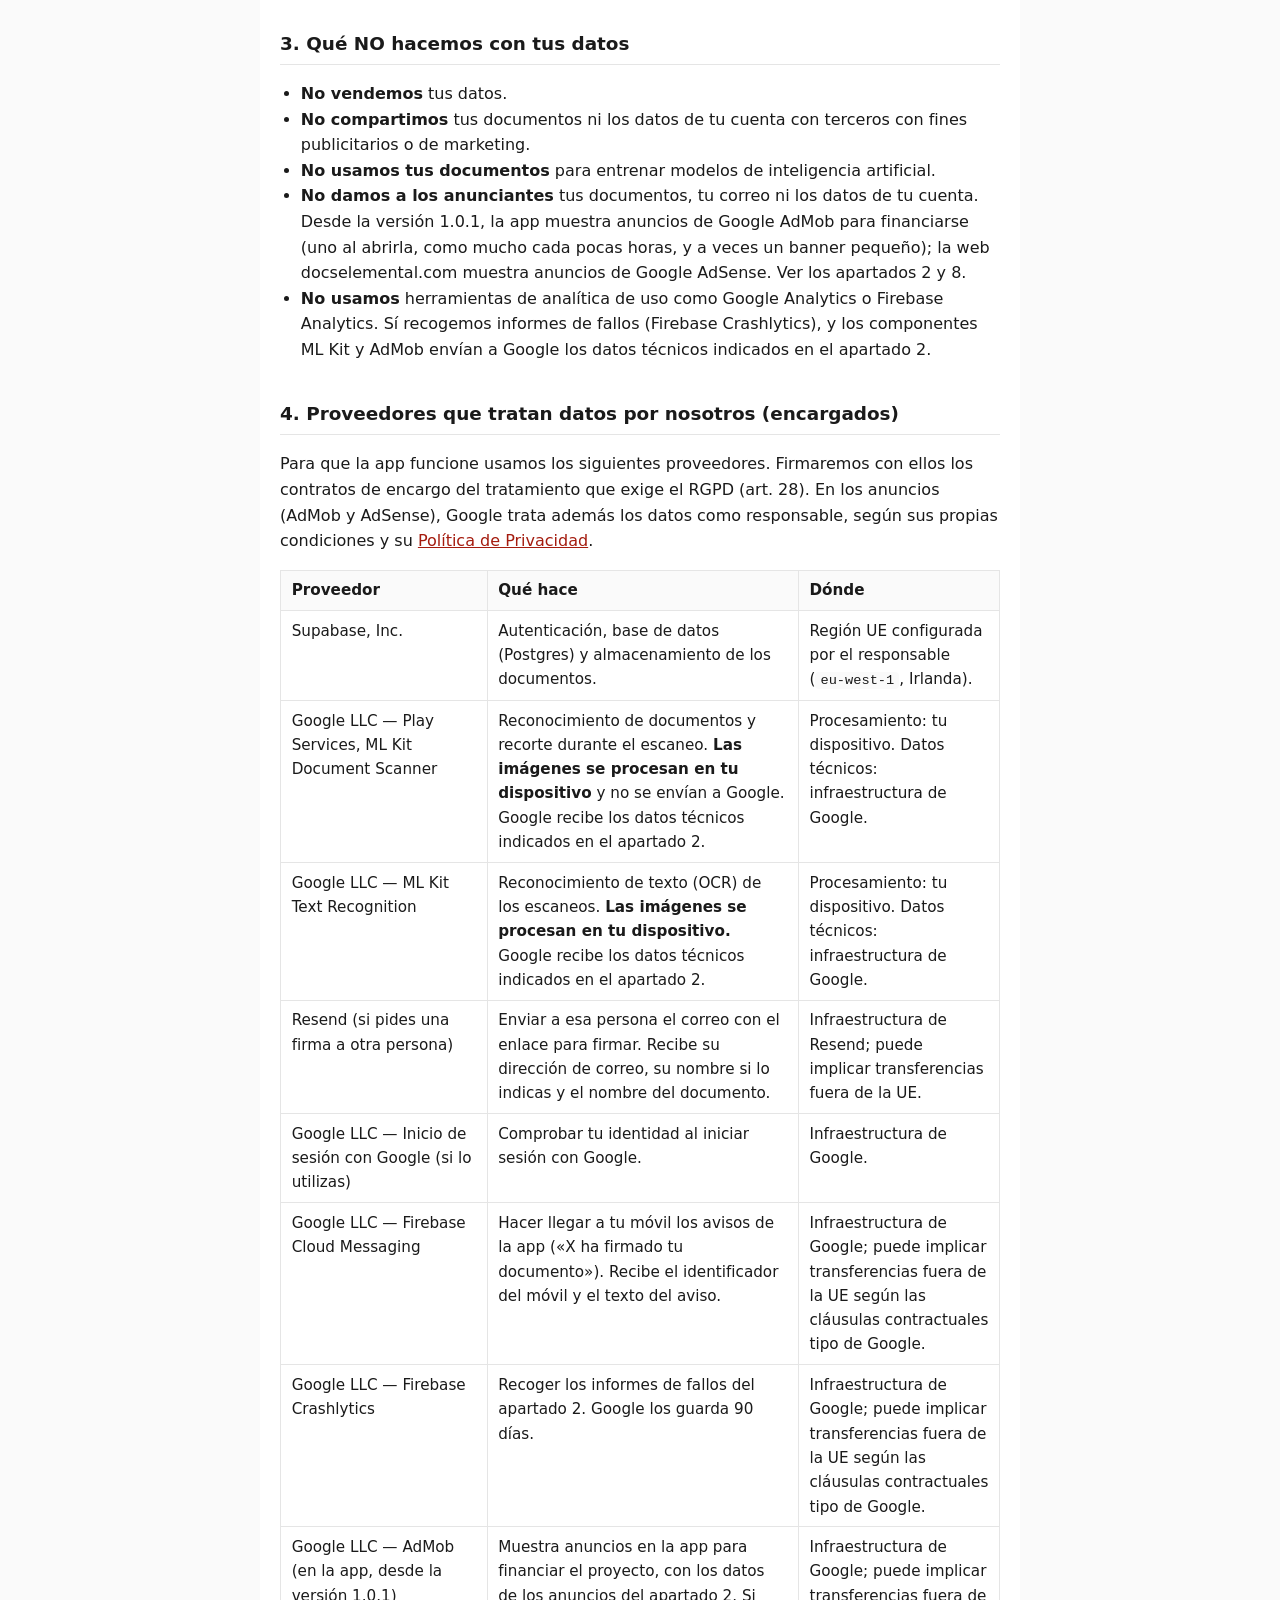
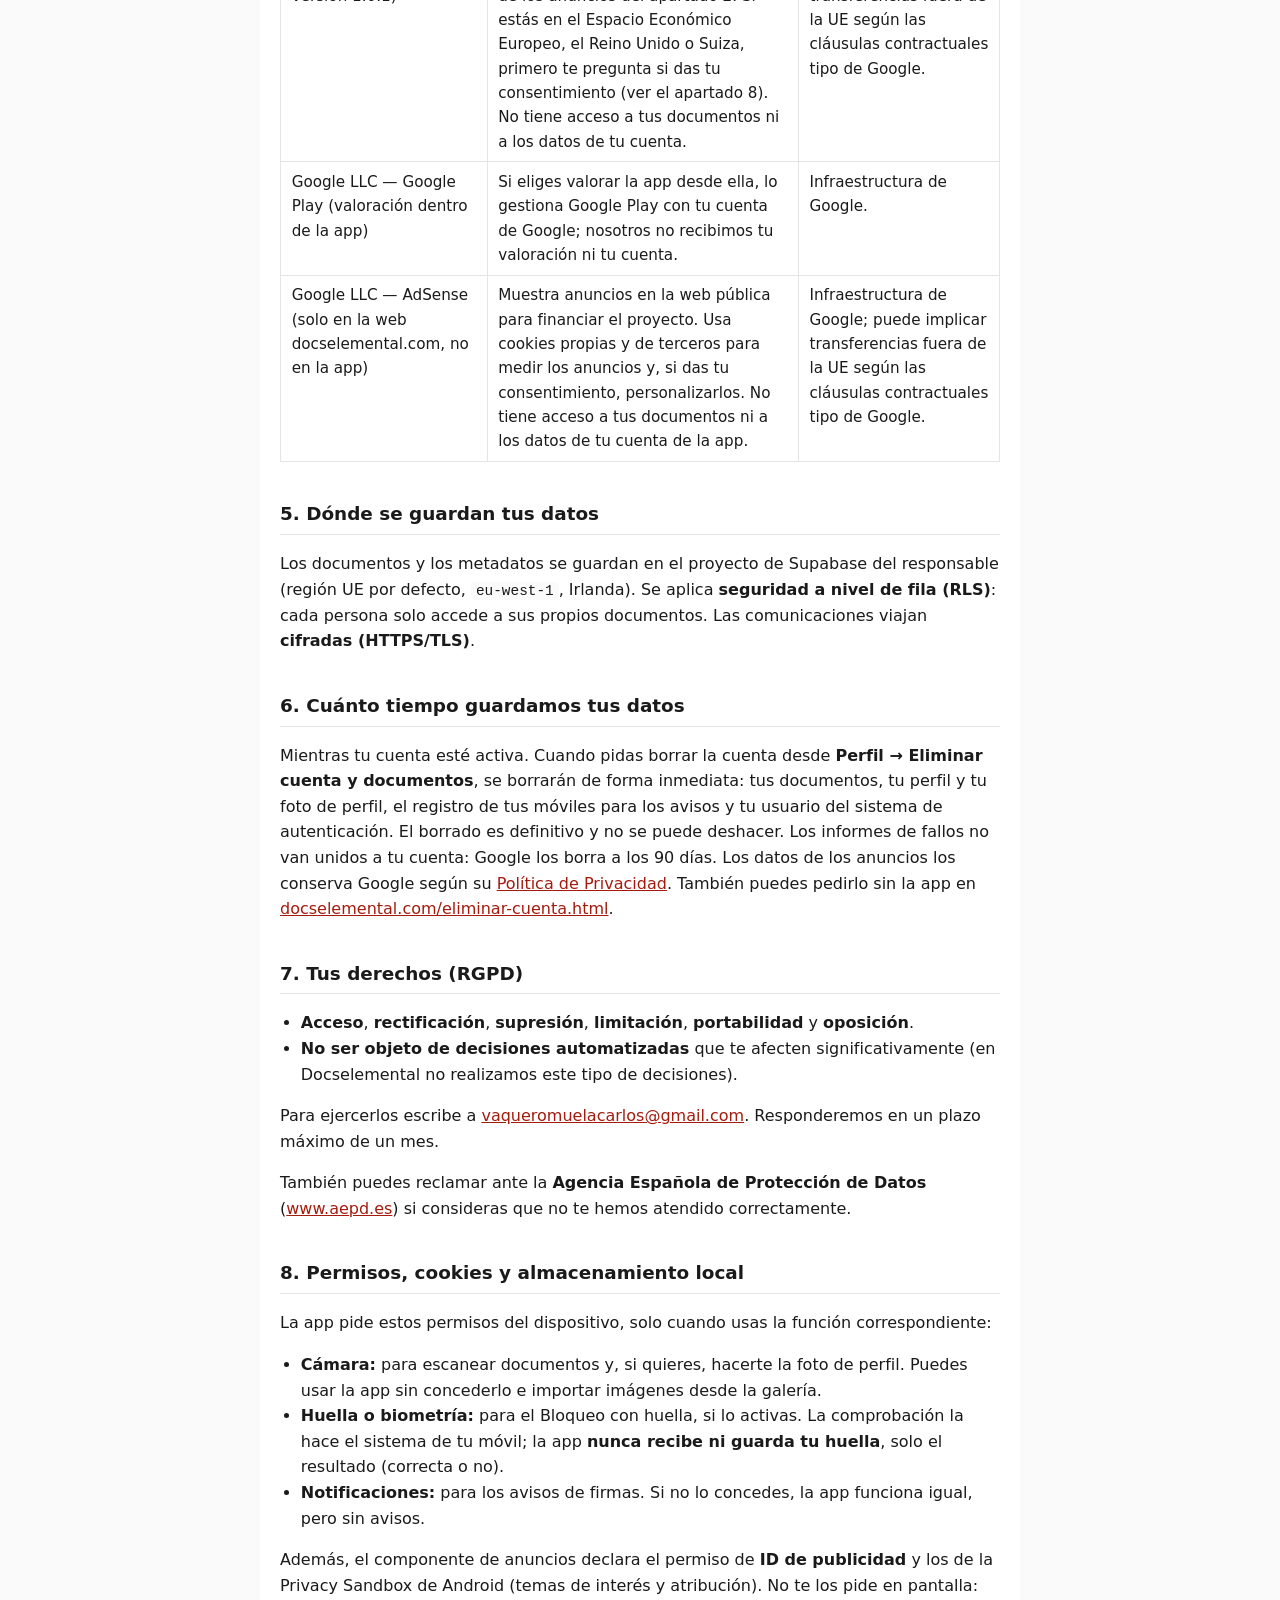
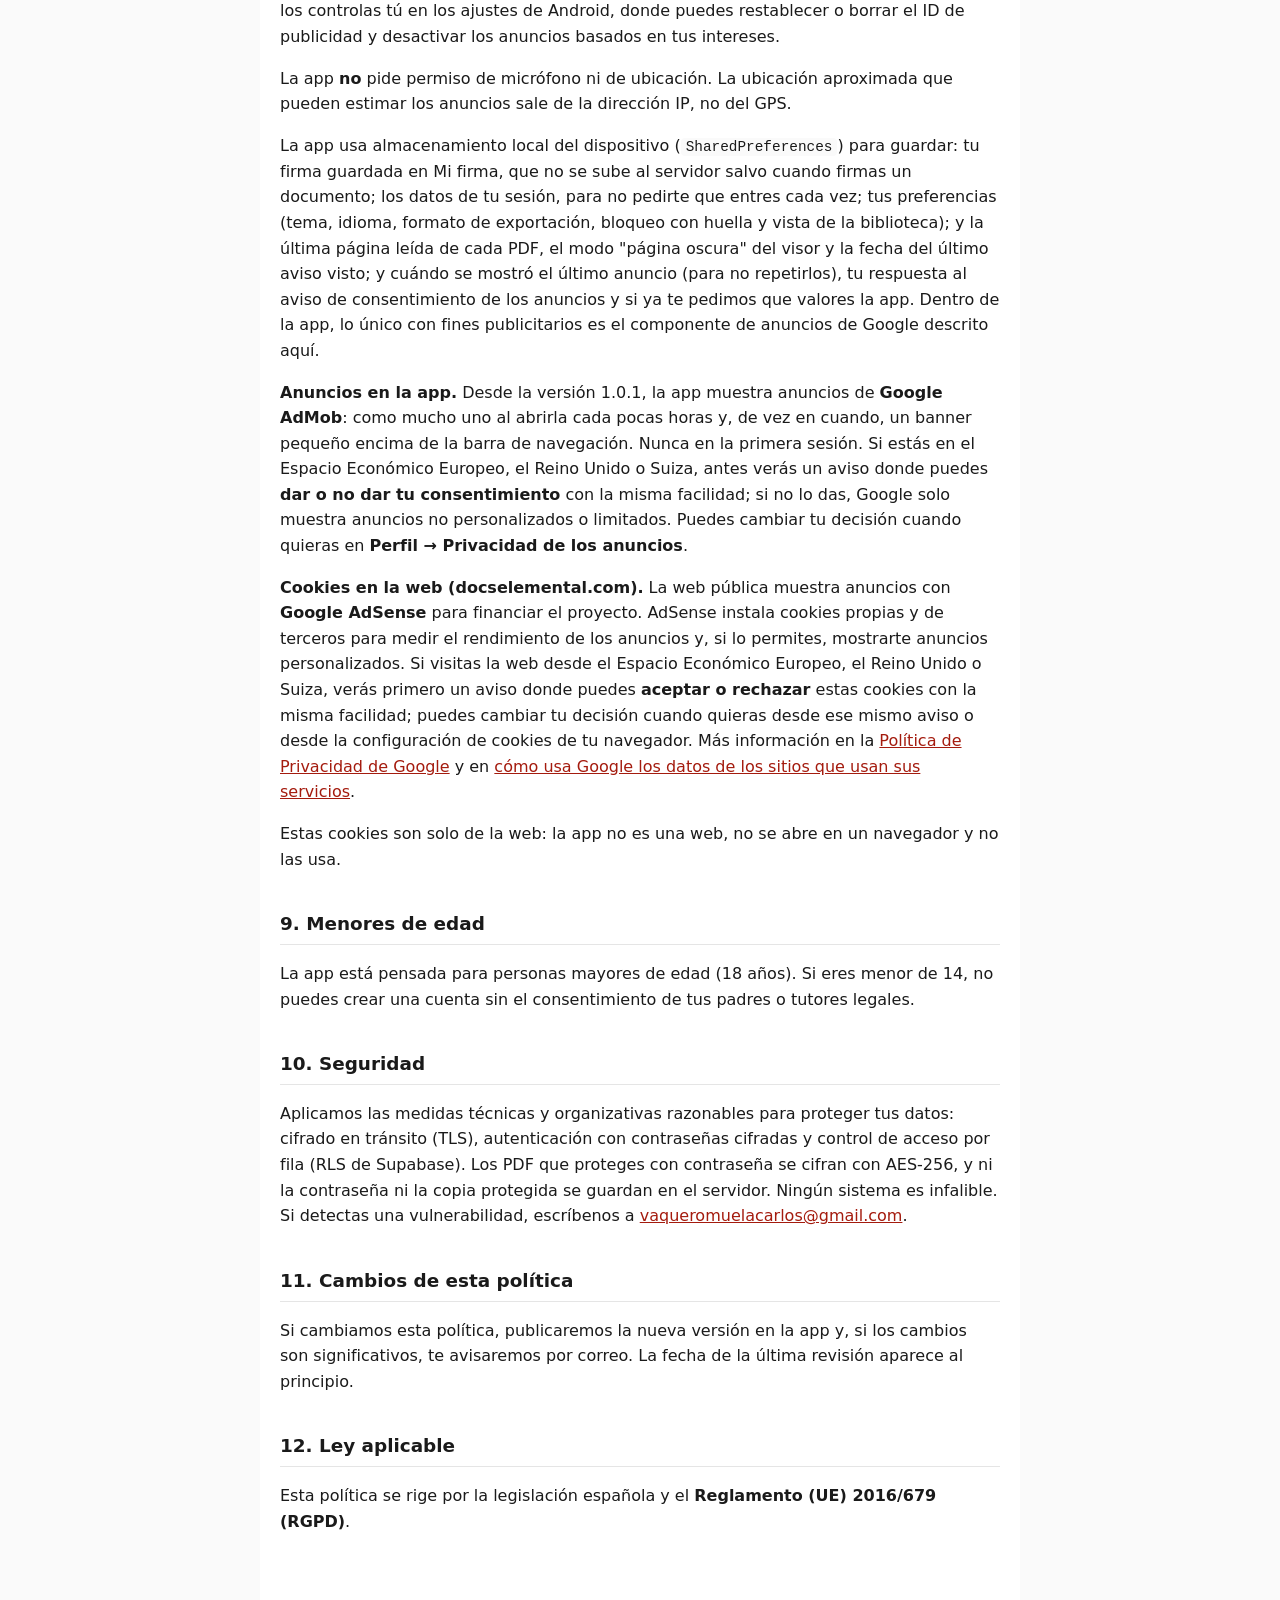
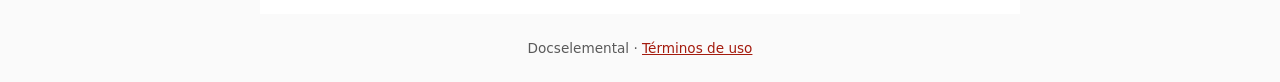
==== commit 05801520: "Política de privacidad 1.5, términos 1.1 y app-ads.txt para AdMob La app 1.0.1 trae anuncios de AdMo" ====
--- a/politica-privacidad.html
+++ b/politica-privacidad.html
@@ -33,9 +33,11 @@
 <main>
 
 <h1>Política de privacidad — Docselemental</h1>
-<div class="meta"><strong>Versión 1.4</strong> · Última actualización: 15 de noviembre de 2026</div>
+<div class="meta"><strong>Versión 1.5</strong> · Última actualización: 22 de noviembre de 2026</div>
 
-<p>Esta política explica cómo Docselemental (en adelante, "la app") trata los datos personales de las personas usuarias. También es la política de privacidad de la web pública docselemental.com; donde algo solo se aplica a una de las dos, lo decimos expresamente (por ejemplo, los anuncios del apartado 8, que solo están en la web).</p>
+<p>Esta política explica cómo Docselemental (en adelante, "la app") trata los datos personales de las personas usuarias. También es la política de privacidad de la web pública docselemental.com; donde algo solo se aplica a una de las dos, lo decimos expresamente (por ejemplo, las cookies de la web del apartado 8).</p>
+
+<p class="note"><strong>Novedades de la versión 1.5:</strong> desde la versión 1.0.1 de la app hay anuncios de Google AdMob, avisos en el móvil, informes de fallos, foto de perfil y la opción de proteger un PDF con contraseña. Lo explicamos en los apartados 2, 3, 4, 6 y 8.</p>
 
 <h2>1. Responsable del tratamiento</h2>
 <ul>
@@ -63,6 +65,11 @@
 <tr><td>Mensaje para la persona a la que pides una firma (opcional)</td><td>Lo escribes tú al solicitar la firma</td><td>Incluirlo en el correo que le enviamos con el enlace y guardarlo con la solicitud.</td></tr>
 <tr><td>Firma dibujada y nombre de esa persona</td><td>Los introduce ella al firmar</td><td>Estampar su firma en el documento y dejar constancia del nombre que declara.</td></tr>
 <tr><td>Datos técnicos del escáner: información del dispositivo (fabricante, modelo y versión del sistema), de la app (nombre del paquete y versión), un identificador por instalación que no pretende identificarte a ti ni a tu dispositivo, métricas de rendimiento, tipo de evento, códigos de error y configuración de la función</td><td>Los recoge el componente ML Kit de Google al usar el escáner</td><td>Diagnóstico y analítica de uso de ese componente por parte de Google. Viajan cifrados y ML Kit no los transfiere a terceros. <strong>No incluyen</strong> tus imágenes ni tus documentos.</td></tr>
+<tr><td>Foto de perfil (opcional)</td><td>La haces con la cámara o la eliges de tu galería en Perfil</td><td>Mostrarla en tu perfil y en el menú. Se guarda recortada (512 × 512 px) en tu espacio de Supabase y puedes quitarla cuando quieras.</td></tr>
+<tr><td>Identificador del móvil para avisos (token de Firebase Cloud Messaging) e idioma de la app</td><td>Lo genera tu móvil cuando inicias sesión</td><td>Avisarte en el móvil, aunque la app esté cerrada, cuando alguien firma un documento que le pediste. Se da de baja al cerrar sesión.</td></tr>
+<tr><td>Informes de fallos: el error y el estado de la app en ese momento, modelo y versión del sistema del móvil, versión de la app, un identificador de instalación y datos básicos de uso (por ejemplo, cuánto tiempo estuvo la app abierta)</td><td>Los recoge Firebase Crashlytics de Google cuando la app falla</td><td>Encontrar y corregir errores. <strong>No incluyen</strong> tus documentos, tu correo ni tu identificador de cuenta.</td></tr>
+<tr><td>Datos de los anuncios: dirección IP (permite estimar tu ubicación aproximada), ID de publicidad de Android, ID del conjunto de apps, interacciones con la app y con los anuncios (inicios, toques) y datos de rendimiento (tiempo de arranque, fallos, consumo)</td><td>Los recoge el componente de anuncios de Google (Google Mobile Ads, AdMob) en la app</td><td>Mostrar y medir los anuncios, personalizarlos solo si das tu consentimiento y prevenir el fraude. Google los recibe directamente. <strong>No incluyen</strong> tus documentos, tu correo ni los datos de tu cuenta.</td></tr>
+<tr><td>Contraseña para proteger un PDF</td><td>La escribes tú en «Proteger con contraseña»</td><td>Viaja cifrada (HTTPS) a una función de nuestro servidor (Supabase), que crea la copia protegida y te la devuelve. <strong>No se guarda ni se registra</strong>, y la copia protegida tampoco se guarda en el servidor.</td></tr>
 </table></div>
 
 <h2>3. Qué NO hacemos con tus datos</h2>
@@ -70,12 +77,12 @@
 <li><strong>No vendemos</strong> tus datos.</li>
 <li><strong>No compartimos</strong> tus documentos ni los datos de tu cuenta con terceros con fines publicitarios o de marketing.</li>
 <li><strong>No usamos tus documentos</strong> para entrenar modelos de inteligencia artificial.</li>
-<li><strong>La app no incluye</strong> publicidad ni rastreadores publicitarios de terceros. La web docselemental.com sí muestra anuncios de Google AdSense; ver el apartado 8.</li>
-<li><strong>No usamos</strong> herramientas de analítica que te identifiquen (Google Analytics, Firebase Analytics, etc.). El componente ML Kit envía a Google los datos técnicos indicados en el apartado 2.</li>
+<li><strong>No damos a los anunciantes</strong> tus documentos, tu correo ni los datos de tu cuenta. Desde la versión 1.0.1, la app muestra anuncios de Google AdMob para financiarse (uno al abrirla, como mucho cada pocas horas, y a veces un banner pequeño); la web docselemental.com muestra anuncios de Google AdSense. Ver los apartados 2 y 8.</li>
+<li><strong>No usamos</strong> herramientas de analítica de uso como Google Analytics o Firebase Analytics. Sí recogemos informes de fallos (Firebase Crashlytics), y los componentes ML Kit y AdMob envían a Google los datos técnicos indicados en el apartado 2.</li>
 </ul>
 
 <h2>4. Proveedores que tratan datos por nosotros (encargados)</h2>
-<p>Para que la app funcione usamos los siguientes proveedores. Firmaremos con ellos los contratos de encargo del tratamiento que exige el RGPD (art. 28).</p>
+<p>Para que la app funcione usamos los siguientes proveedores. Firmaremos con ellos los contratos de encargo del tratamiento que exige el RGPD (art. 28). En los anuncios (AdMob y AdSense), Google trata además los datos como responsable, según sus propias condiciones y su <a href="https://policies.google.com/privacy" target="_blank" rel="noopener">Política de Privacidad</a>.</p>
 <div class="tabla"><table>
 <tr><th>Proveedor</th><th>Qué hace</th><th>Dónde</th></tr>
 <tr><td>Supabase, Inc.</td><td>Autenticación, base de datos (Postgres) y almacenamiento de los documentos.</td><td>Región UE configurada por el responsable (<code>eu-west-1</code>, Irlanda).</td></tr>
@@ -83,6 +90,10 @@
 <tr><td>Google LLC — ML Kit Text Recognition</td><td>Reconocimiento de texto (OCR) de los escaneos. <strong>Las imágenes se procesan en tu dispositivo.</strong> Google recibe los datos técnicos indicados en el apartado 2.</td><td>Procesamiento: tu dispositivo. Datos técnicos: infraestructura de Google.</td></tr>
 <tr><td>Resend (si pides una firma a otra persona)</td><td>Enviar a esa persona el correo con el enlace para firmar. Recibe su dirección de correo, su nombre si lo indicas y el nombre del documento.</td><td>Infraestructura de Resend; puede implicar transferencias fuera de la UE.</td></tr>
 <tr><td>Google LLC — Inicio de sesión con Google (si lo utilizas)</td><td>Comprobar tu identidad al iniciar sesión con Google.</td><td>Infraestructura de Google.</td></tr>
+<tr><td>Google LLC — Firebase Cloud Messaging</td><td>Hacer llegar a tu móvil los avisos de la app («X ha firmado tu documento»). Recibe el identificador del móvil y el texto del aviso.</td><td>Infraestructura de Google; puede implicar transferencias fuera de la UE según las cláusulas contractuales tipo de Google.</td></tr>
+<tr><td>Google LLC — Firebase Crashlytics</td><td>Recoger los informes de fallos del apartado 2. Google los guarda 90 días.</td><td>Infraestructura de Google; puede implicar transferencias fuera de la UE según las cláusulas contractuales tipo de Google.</td></tr>
+<tr><td>Google LLC — AdMob (en la app, desde la versión 1.0.1)</td><td>Muestra anuncios en la app para financiar el proyecto, con los datos de los anuncios del apartado 2. Si estás en el Espacio Económico Europeo, el Reino Unido o Suiza, primero te pregunta si das tu consentimiento (ver el apartado 8). No tiene acceso a tus documentos ni a los datos de tu cuenta.</td><td>Infraestructura de Google; puede implicar transferencias fuera de la UE según las cláusulas contractuales tipo de Google.</td></tr>
+<tr><td>Google LLC — Google Play (valoración dentro de la app)</td><td>Si eliges valorar la app desde ella, lo gestiona Google Play con tu cuenta de Google; nosotros no recibimos tu valoración ni tu cuenta.</td><td>Infraestructura de Google.</td></tr>
 <tr><td>Google LLC — AdSense (solo en la web docselemental.com, no en la app)</td><td>Muestra anuncios en la web pública para financiar el proyecto. Usa cookies propias y de terceros para medir los anuncios y, si das tu consentimiento, personalizarlos. No tiene acceso a tus documentos ni a los datos de tu cuenta de la app.</td><td>Infraestructura de Google; puede implicar transferencias fuera de la UE según las cláusulas contractuales tipo de Google.</td></tr>
 </table></div>
 
@@ -90,7 +101,7 @@
 <p>Los documentos y los metadatos se guardan en el proyecto de Supabase del responsable (región UE por defecto, <code>eu-west-1</code>, Irlanda). Se aplica <strong>seguridad a nivel de fila (RLS)</strong>: cada persona solo accede a sus propios documentos. Las comunicaciones viajan <strong>cifradas (HTTPS/TLS)</strong>.</p>
 
 <h2>6. Cuánto tiempo guardamos tus datos</h2>
-<p>Mientras tu cuenta esté activa. Cuando pidas borrar la cuenta desde <strong>Perfil → Eliminar cuenta y documentos</strong>, se borrarán de forma inmediata: tus documentos, tu perfil y tu usuario del sistema de autenticación. El borrado es definitivo y no se puede deshacer. También puedes pedirlo sin la app en <a href="https://docselemental.com/eliminar-cuenta.html">docselemental.com/eliminar-cuenta.html</a>.</p>
+<p>Mientras tu cuenta esté activa. Cuando pidas borrar la cuenta desde <strong>Perfil → Eliminar cuenta y documentos</strong>, se borrarán de forma inmediata: tus documentos, tu perfil y tu foto de perfil, el registro de tus móviles para los avisos y tu usuario del sistema de autenticación. El borrado es definitivo y no se puede deshacer. Los informes de fallos no van unidos a tu cuenta: Google los borra a los 90 días. Los datos de los anuncios los conserva Google según su <a href="https://policies.google.com/privacy" target="_blank" rel="noopener">Política de Privacidad</a>. También puedes pedirlo sin la app en <a href="https://docselemental.com/eliminar-cuenta.html">docselemental.com/eliminar-cuenta.html</a>.</p>
 
 <h2>7. Tus derechos (RGPD)</h2>
 <ul>
@@ -103,19 +114,22 @@
 <h2>8. Permisos, cookies y almacenamiento local</h2>
 <p>La app pide estos permisos del dispositivo, solo cuando usas la función correspondiente:</p>
 <ul>
-<li><strong>Cámara:</strong> para escanear documentos. Puedes usar la app sin concederlo e importar imágenes desde la galería.</li>
+<li><strong>Cámara:</strong> para escanear documentos y, si quieres, hacerte la foto de perfil. Puedes usar la app sin concederlo e importar imágenes desde la galería.</li>
 <li><strong>Huella o biometría:</strong> para el Bloqueo con huella, si lo activas. La comprobación la hace el sistema de tu móvil; la app <strong>nunca recibe ni guarda tu huella</strong>, solo el resultado (correcta o no).</li>
+<li><strong>Notificaciones:</strong> para los avisos de firmas. Si no lo concedes, la app funciona igual, pero sin avisos.</li>
 </ul>
-<p>La app <strong>no</strong> pide permiso de micrófono ni de ubicación.</p>
-<p>La app usa almacenamiento local del dispositivo (<code>SharedPreferences</code>) para guardar: tu firma guardada en Mi firma, que no se sube al servidor salvo cuando firmas un documento; los datos de tu sesión, para no pedirte que entres cada vez; tus preferencias (tema, idioma, formato de exportación, bloqueo con huella y vista de la biblioteca); y la última página leída de cada PDF, el modo "página oscura" del visor y la fecha del último aviso visto. Dentro de la app no usamos cookies de terceros ni de rastreo.</p>
+<p>Además, el componente de anuncios declara el permiso de <strong>ID de publicidad</strong> y los de la Privacy Sandbox de Android (temas de interés y atribución). No te los pide en pantalla: los controlas tú en los ajustes de Android, donde puedes restablecer o borrar el ID de publicidad y desactivar los anuncios basados en tus intereses.</p>
+<p>La app <strong>no</strong> pide permiso de micrófono ni de ubicación. La ubicación aproximada que pueden estimar los anuncios sale de la dirección IP, no del GPS.</p>
+<p>La app usa almacenamiento local del dispositivo (<code>SharedPreferences</code>) para guardar: tu firma guardada en Mi firma, que no se sube al servidor salvo cuando firmas un documento; los datos de tu sesión, para no pedirte que entres cada vez; tus preferencias (tema, idioma, formato de exportación, bloqueo con huella y vista de la biblioteca); y la última página leída de cada PDF, el modo "página oscura" del visor y la fecha del último aviso visto; y cuándo se mostró el último anuncio (para no repetirlos), tu respuesta al aviso de consentimiento de los anuncios y si ya te pedimos que valores la app. Dentro de la app, lo único con fines publicitarios es el componente de anuncios de Google descrito aquí.</p>
+<p><strong>Anuncios en la app.</strong> Desde la versión 1.0.1, la app muestra anuncios de <strong>Google AdMob</strong>: como mucho uno al abrirla cada pocas horas y, de vez en cuando, un banner pequeño encima de la barra de navegación. Nunca en la primera sesión. Si estás en el Espacio Económico Europeo, el Reino Unido o Suiza, antes verás un aviso donde puedes <strong>dar o no dar tu consentimiento</strong> con la misma facilidad; si no lo das, Google solo muestra anuncios no personalizados o limitados. Puedes cambiar tu decisión cuando quieras en <strong>Perfil → Privacidad de los anuncios</strong>.</p>
 <p><strong>Cookies en la web (docselemental.com).</strong> La web pública muestra anuncios con <strong>Google AdSense</strong> para financiar el proyecto. AdSense instala cookies propias y de terceros para medir el rendimiento de los anuncios y, si lo permites, mostrarte anuncios personalizados. Si visitas la web desde el Espacio Económico Europeo, el Reino Unido o Suiza, verás primero un aviso donde puedes <strong>aceptar o rechazar</strong> estas cookies con la misma facilidad; puedes cambiar tu decisión cuando quieras desde ese mismo aviso o desde la configuración de cookies de tu navegador. Más información en la <a href="https://policies.google.com/privacy" target="_blank" rel="noopener">Política de Privacidad de Google</a> y en <a href="https://policies.google.com/technologies/partner-sites" target="_blank" rel="noopener">cómo usa Google los datos de los sitios que usan sus servicios</a>.</p>
-<p>La app no es una web, no se abre en un navegador y, a día de hoy, no muestra anuncios: nada de esto le afecta.</p>
+<p>Estas cookies son solo de la web: la app no es una web, no se abre en un navegador y no las usa.</p>
 
 <h2>9. Menores de edad</h2>
 <p>La app está pensada para personas mayores de edad (18 años). Si eres menor de 14, no puedes crear una cuenta sin el consentimiento de tus padres o tutores legales.</p>
 
 <h2>10. Seguridad</h2>
-<p>Aplicamos las medidas técnicas y organizativas razonables para proteger tus datos: cifrado en tránsito (TLS), autenticación con contraseñas cifradas y control de acceso por fila (RLS de Supabase). Ningún sistema es infalible. Si detectas una vulnerabilidad, escríbenos a <a href="mailto:vaqueromuelacarlos@gmail.com">vaqueromuelacarlos@gmail.com</a>.</p>
+<p>Aplicamos las medidas técnicas y organizativas razonables para proteger tus datos: cifrado en tránsito (TLS), autenticación con contraseñas cifradas y control de acceso por fila (RLS de Supabase). Los PDF que proteges con contraseña se cifran con AES-256, y ni la contraseña ni la copia protegida se guardan en el servidor. Ningún sistema es infalible. Si detectas una vulnerabilidad, escríbenos a <a href="mailto:vaqueromuelacarlos@gmail.com">vaqueromuelacarlos@gmail.com</a>.</p>
 
 <h2>11. Cambios de esta política</h2>
 <p>Si cambiamos esta política, publicaremos la nueva versión en la app y, si los cambios son significativos, te avisaremos por correo. La fecha de la última revisión aparece al principio.</p>
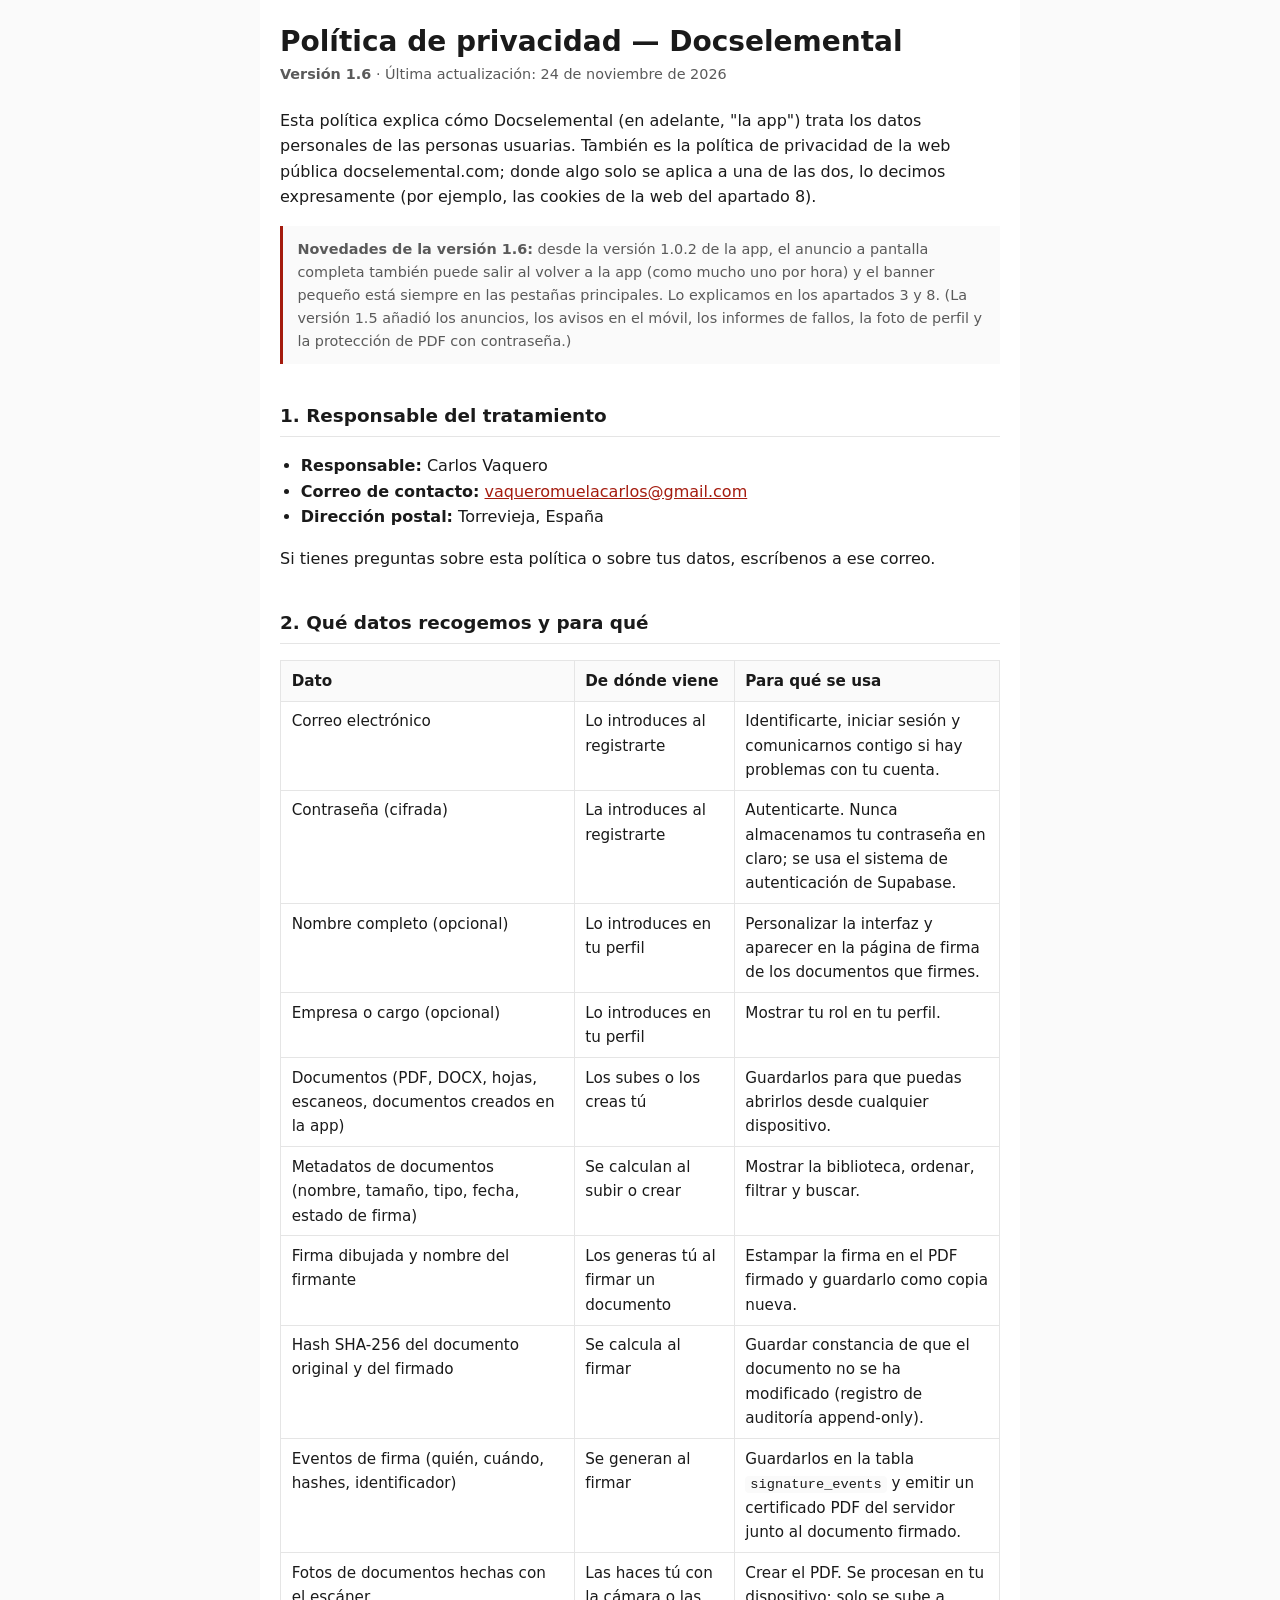
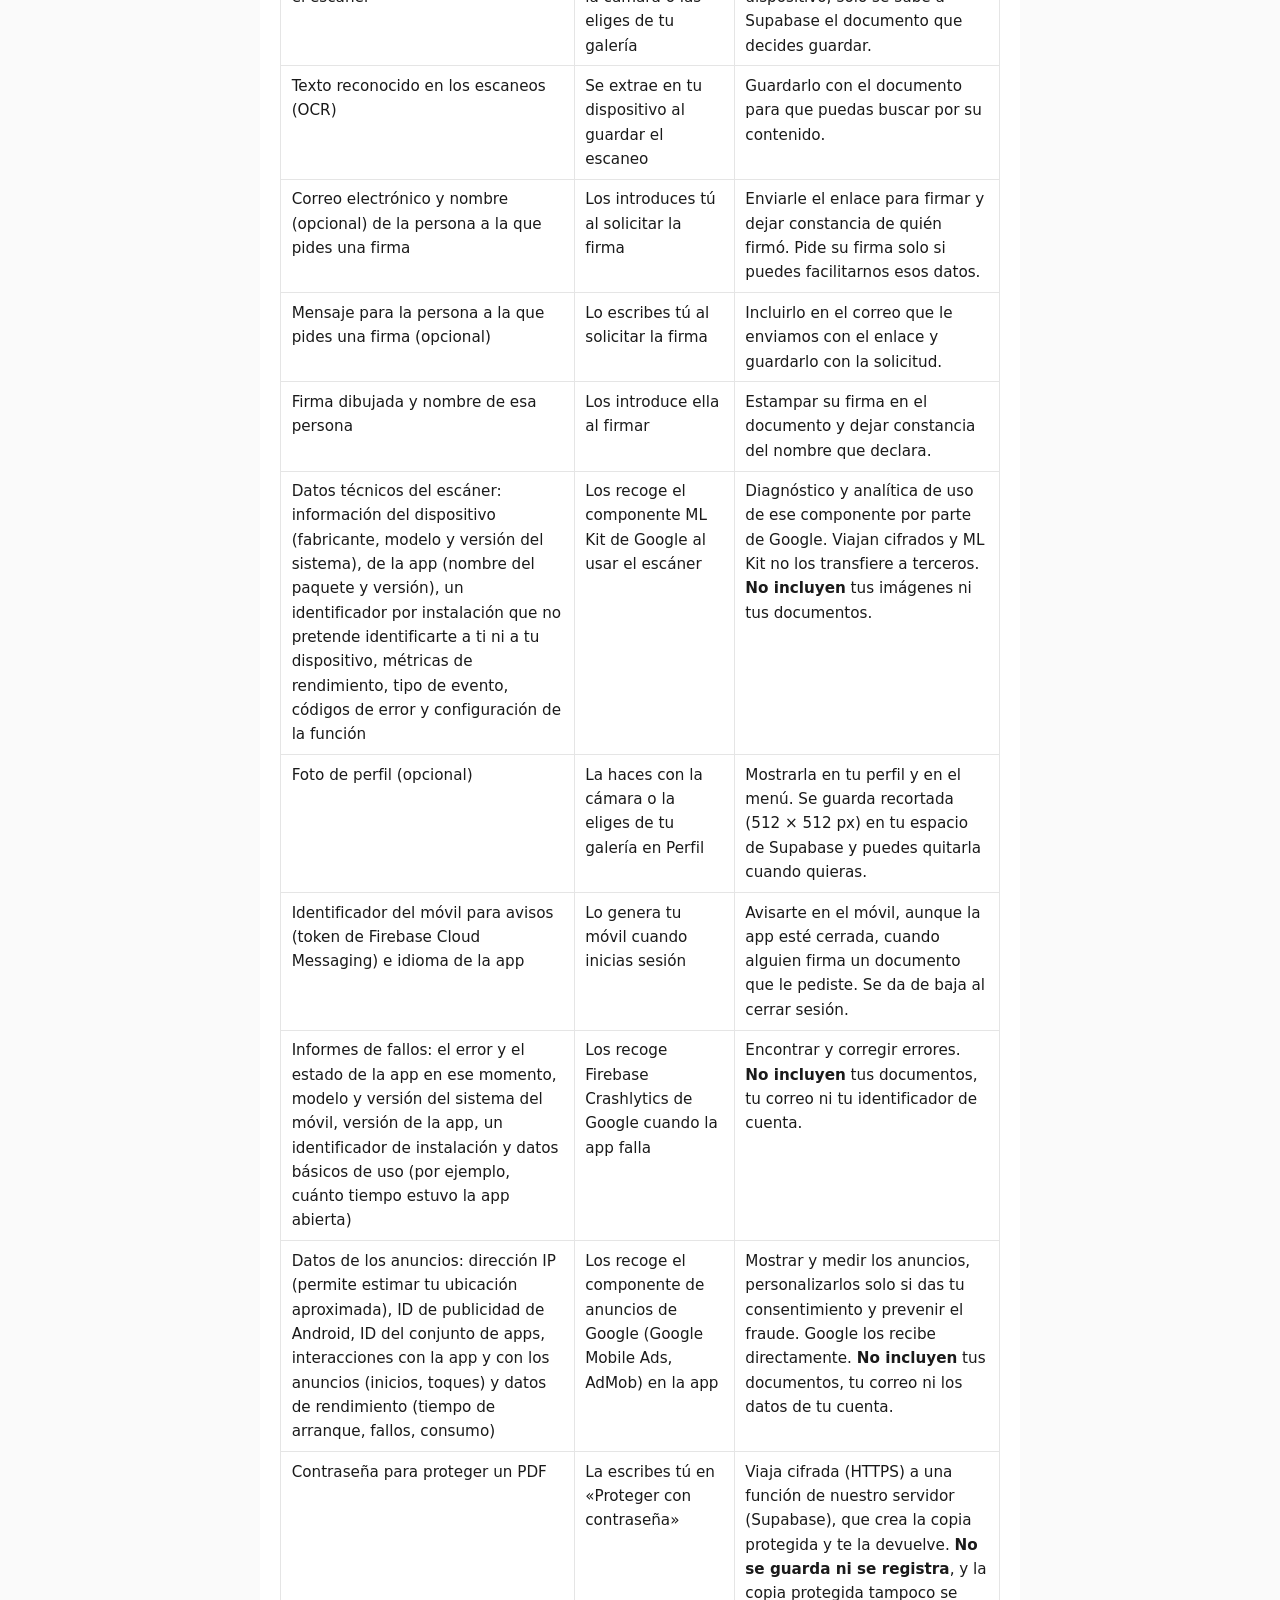
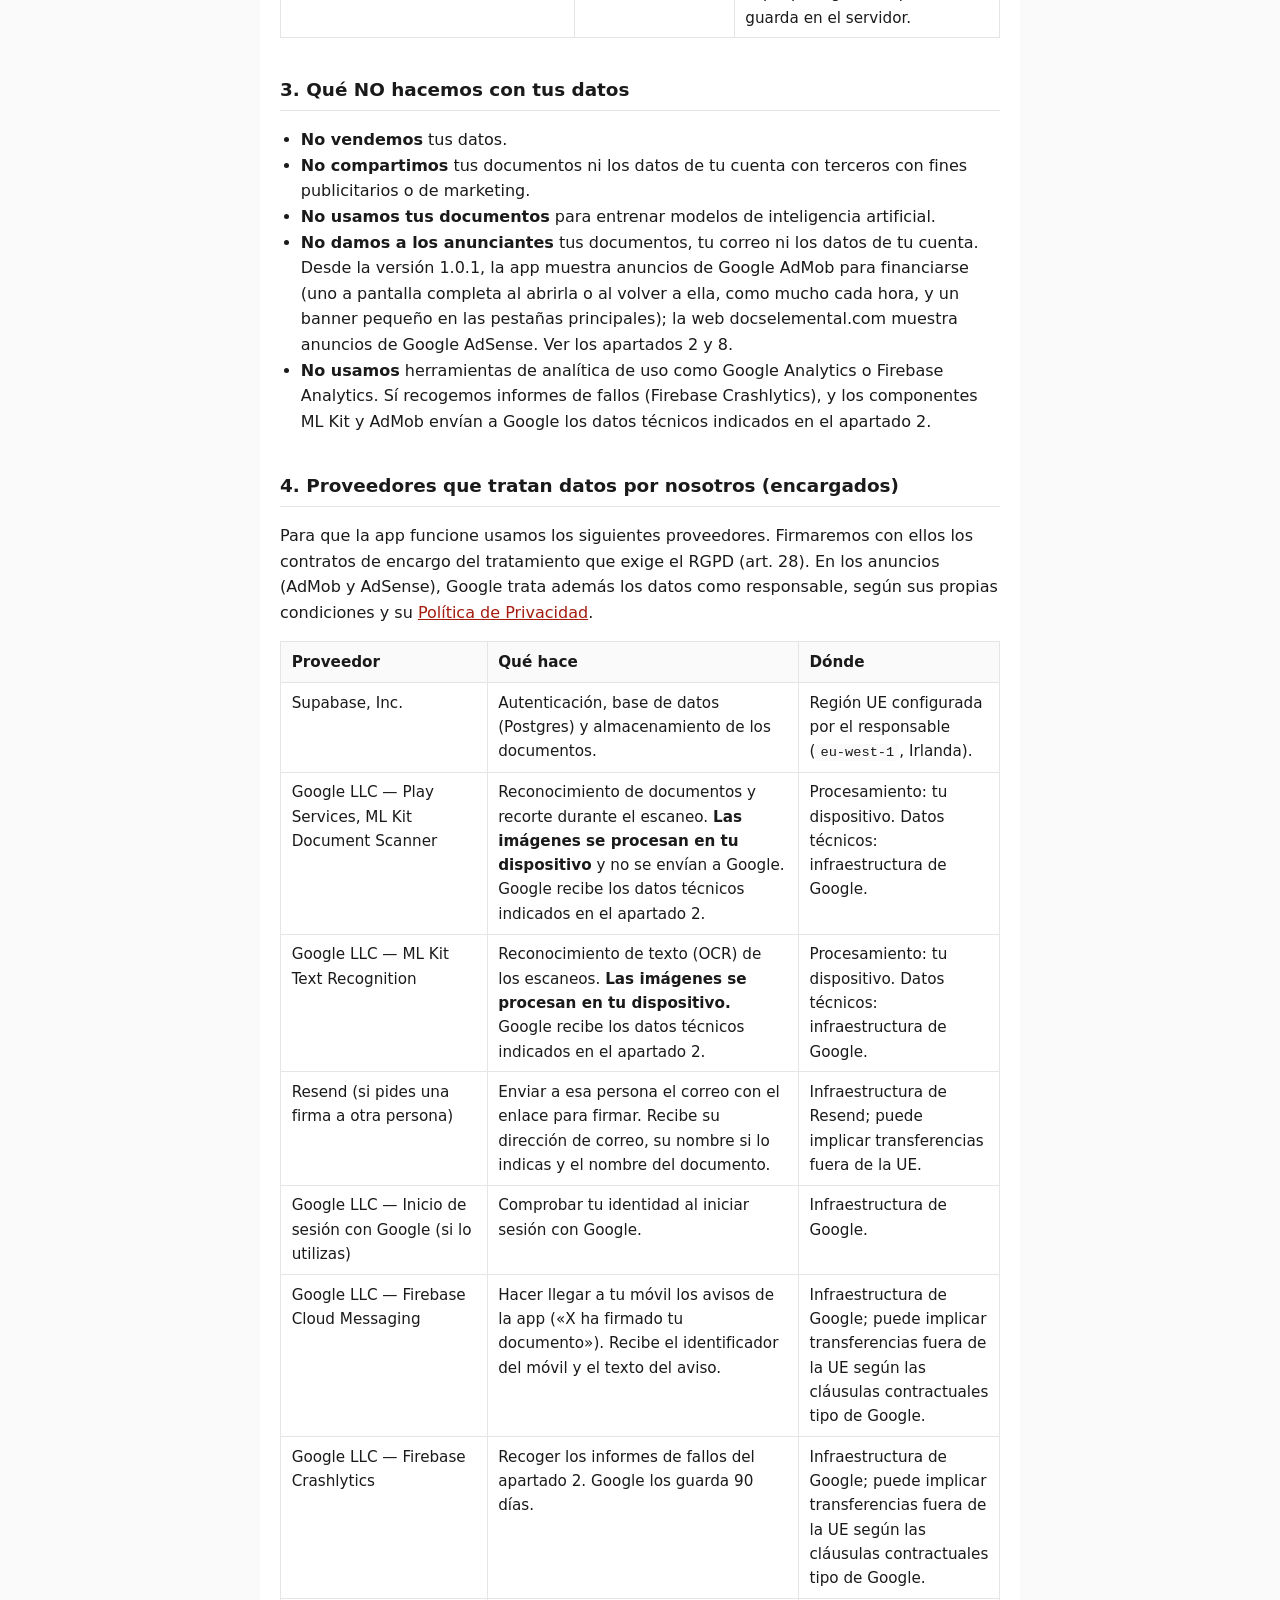
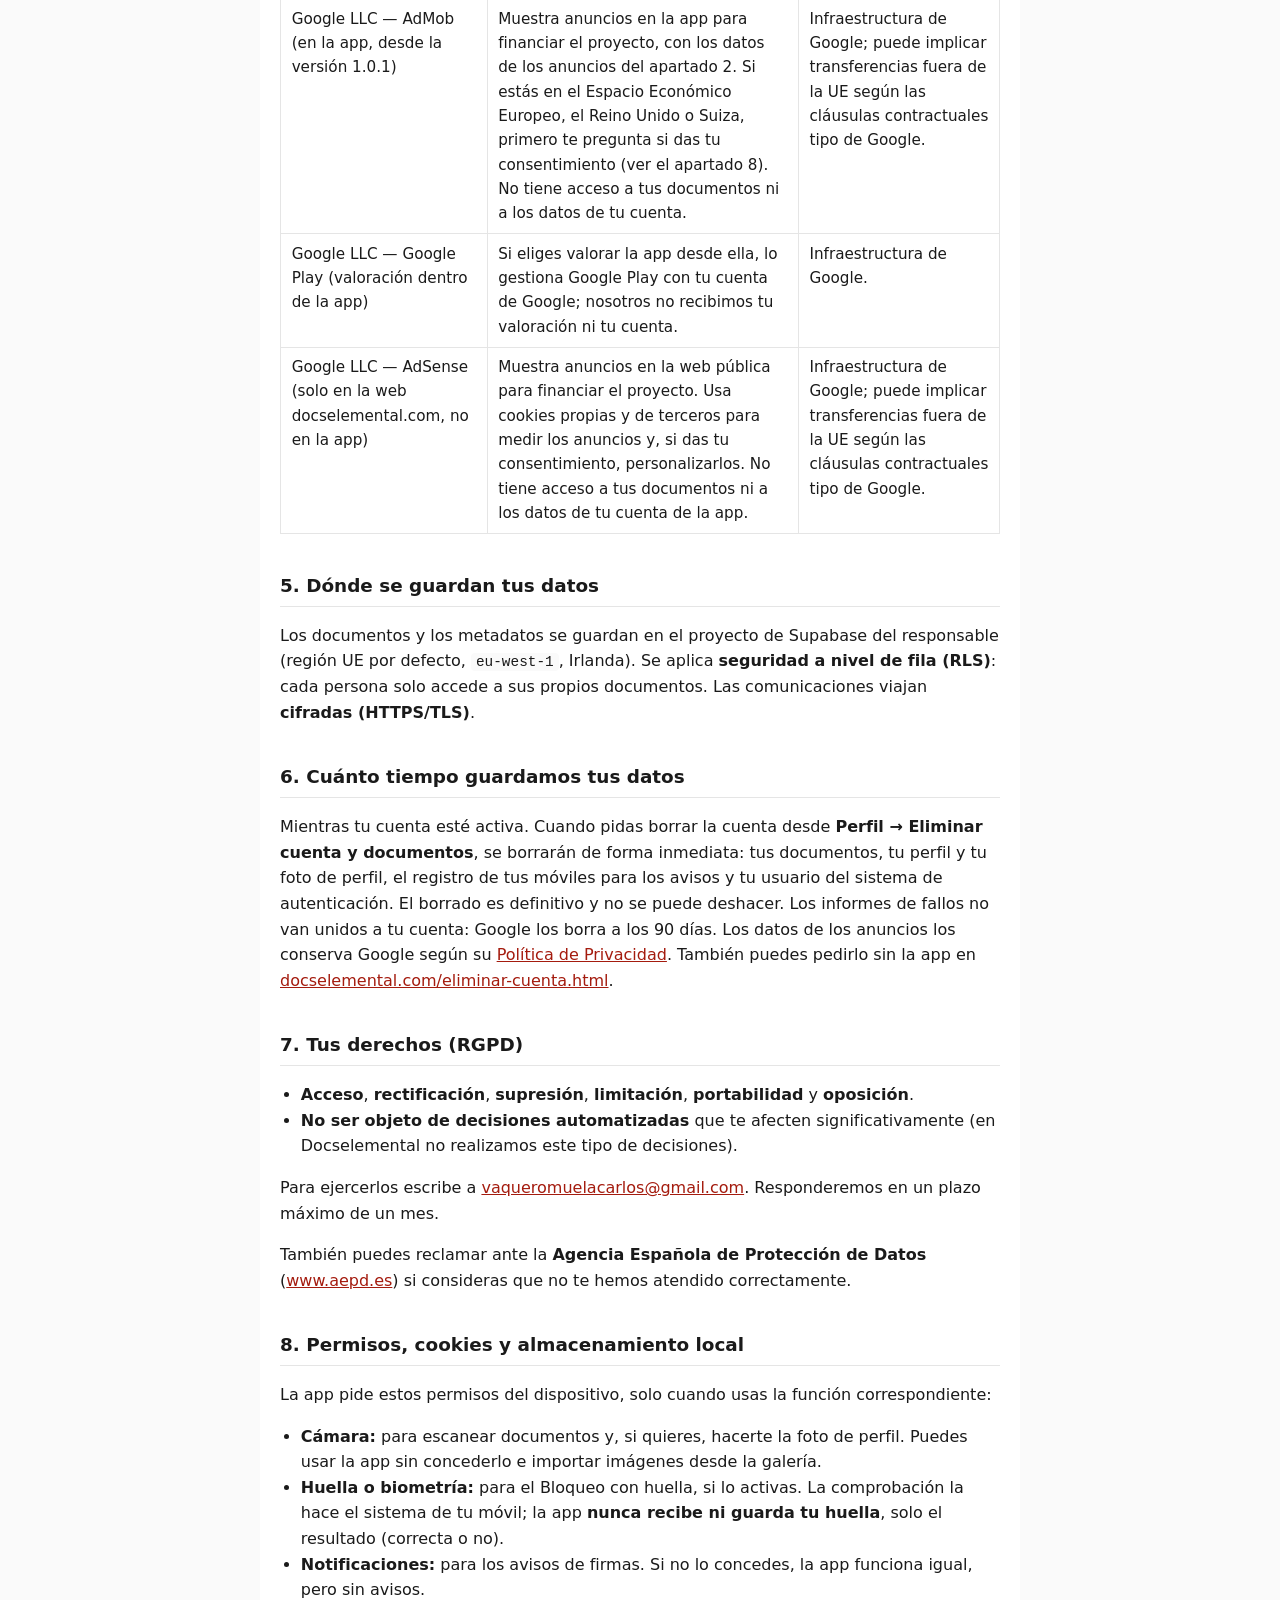
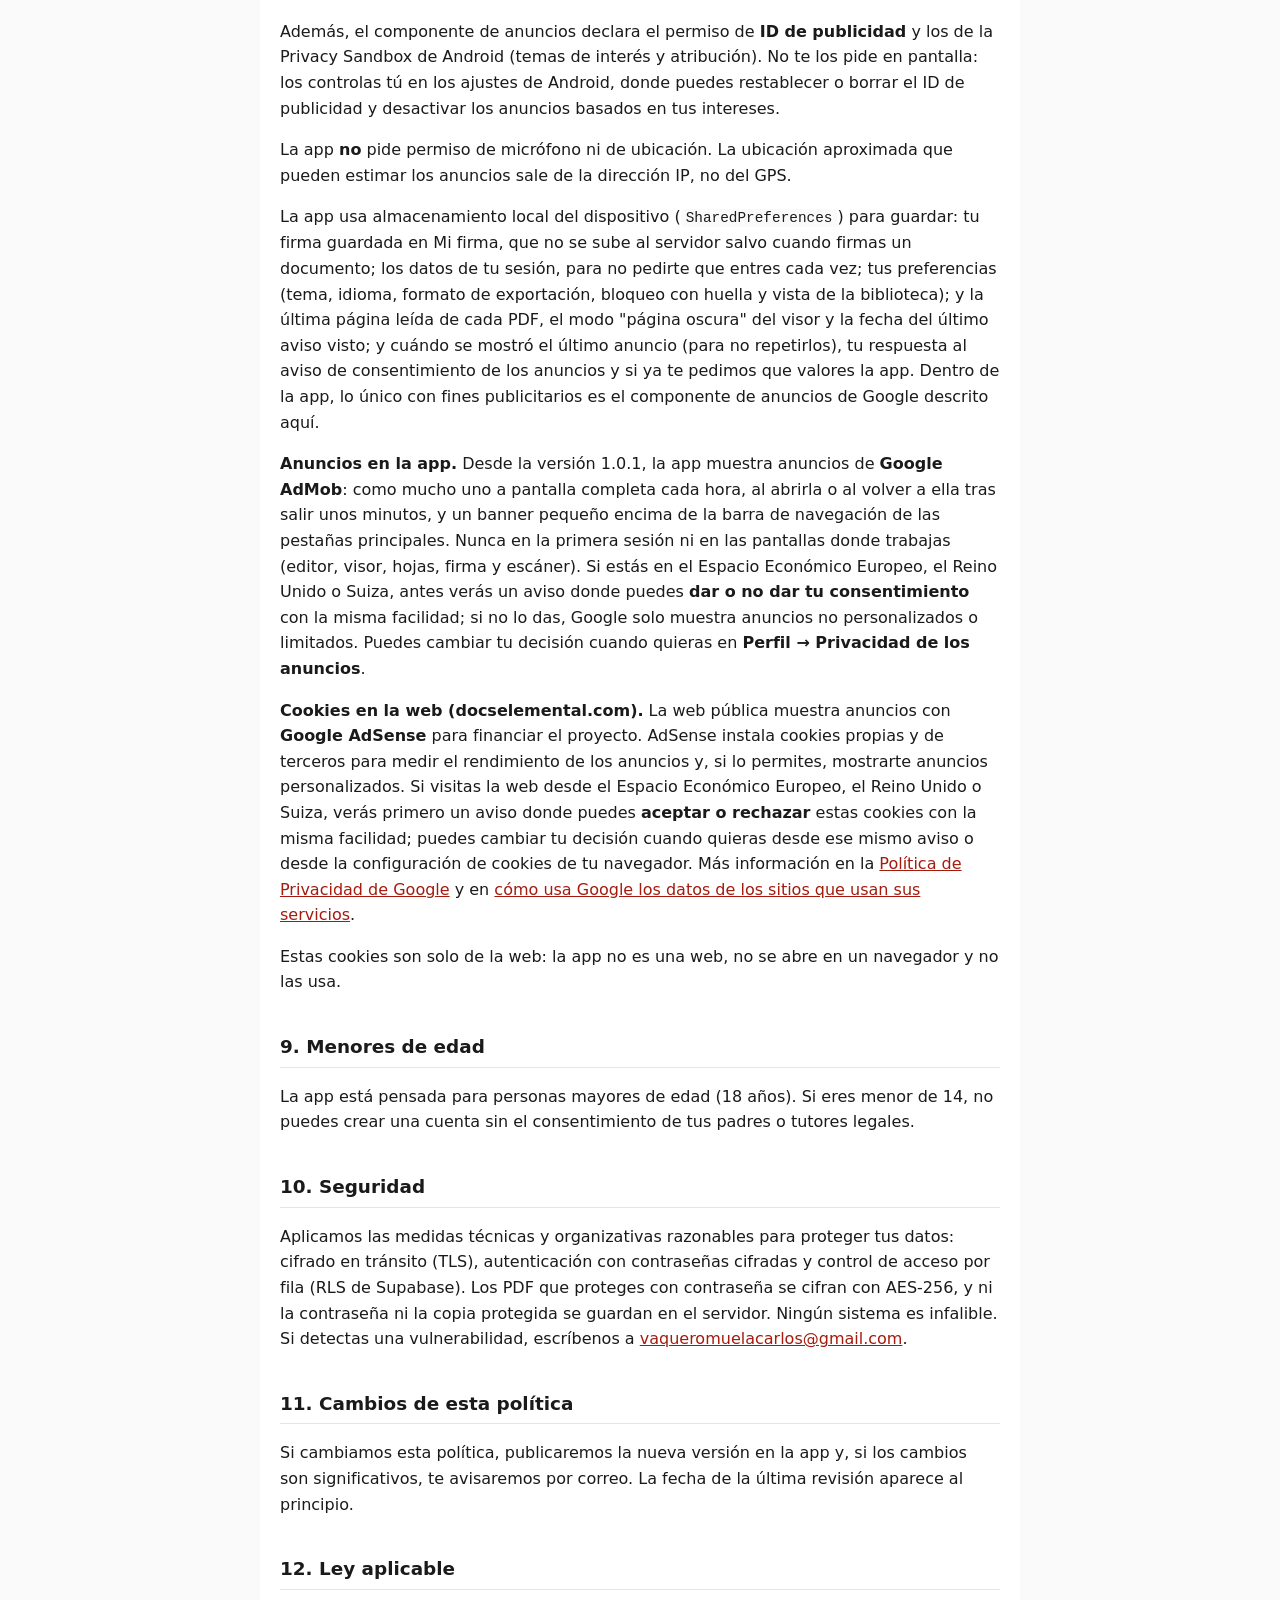
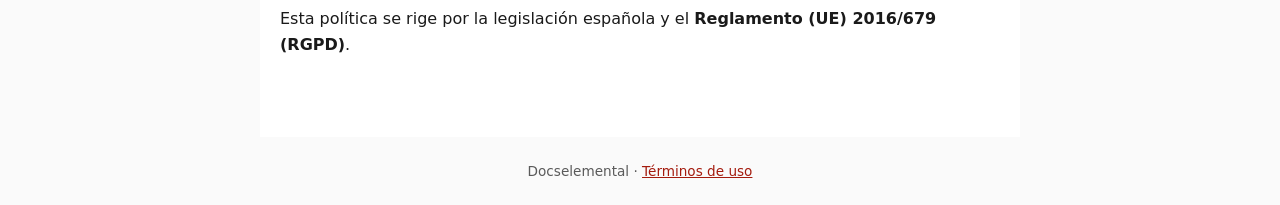
==== commit 1e544c44: "Política de privacidad 1.6: frecuencia de anuncios de la app 1.0.2 Co-Authored-By: Claude Opus 5.5 <" ====
--- a/politica-privacidad.html
+++ b/politica-privacidad.html
@@ -33,11 +33,11 @@
 <main>
 
 <h1>Política de privacidad — Docselemental</h1>
-<div class="meta"><strong>Versión 1.5</strong> · Última actualización: 22 de noviembre de 2026</div>
+<div class="meta"><strong>Versión 1.6</strong> · Última actualización: 24 de noviembre de 2026</div>
 
 <p>Esta política explica cómo Docselemental (en adelante, "la app") trata los datos personales de las personas usuarias. También es la política de privacidad de la web pública docselemental.com; donde algo solo se aplica a una de las dos, lo decimos expresamente (por ejemplo, las cookies de la web del apartado 8).</p>
 
-<p class="note"><strong>Novedades de la versión 1.5:</strong> desde la versión 1.0.1 de la app hay anuncios de Google AdMob, avisos en el móvil, informes de fallos, foto de perfil y la opción de proteger un PDF con contraseña. Lo explicamos en los apartados 2, 3, 4, 6 y 8.</p>
+<p class="note"><strong>Novedades de la versión 1.6:</strong> desde la versión 1.0.2 de la app, el anuncio a pantalla completa también puede salir al volver a la app (como mucho uno por hora) y el banner pequeño está siempre en las pestañas principales. Lo explicamos en los apartados 3 y 8. (La versión 1.5 añadió los anuncios, los avisos en el móvil, los informes de fallos, la foto de perfil y la protección de PDF con contraseña.)</p>
 
 <h2>1. Responsable del tratamiento</h2>
 <ul>
@@ -77,7 +77,7 @@
 <li><strong>No vendemos</strong> tus datos.</li>
 <li><strong>No compartimos</strong> tus documentos ni los datos de tu cuenta con terceros con fines publicitarios o de marketing.</li>
 <li><strong>No usamos tus documentos</strong> para entrenar modelos de inteligencia artificial.</li>
-<li><strong>No damos a los anunciantes</strong> tus documentos, tu correo ni los datos de tu cuenta. Desde la versión 1.0.1, la app muestra anuncios de Google AdMob para financiarse (uno al abrirla, como mucho cada pocas horas, y a veces un banner pequeño); la web docselemental.com muestra anuncios de Google AdSense. Ver los apartados 2 y 8.</li>
+<li><strong>No damos a los anunciantes</strong> tus documentos, tu correo ni los datos de tu cuenta. Desde la versión 1.0.1, la app muestra anuncios de Google AdMob para financiarse (uno a pantalla completa al abrirla o al volver a ella, como mucho cada hora, y un banner pequeño en las pestañas principales); la web docselemental.com muestra anuncios de Google AdSense. Ver los apartados 2 y 8.</li>
 <li><strong>No usamos</strong> herramientas de analítica de uso como Google Analytics o Firebase Analytics. Sí recogemos informes de fallos (Firebase Crashlytics), y los componentes ML Kit y AdMob envían a Google los datos técnicos indicados en el apartado 2.</li>
 </ul>
 
@@ -121,7 +121,7 @@
 <p>Además, el componente de anuncios declara el permiso de <strong>ID de publicidad</strong> y los de la Privacy Sandbox de Android (temas de interés y atribución). No te los pide en pantalla: los controlas tú en los ajustes de Android, donde puedes restablecer o borrar el ID de publicidad y desactivar los anuncios basados en tus intereses.</p>
 <p>La app <strong>no</strong> pide permiso de micrófono ni de ubicación. La ubicación aproximada que pueden estimar los anuncios sale de la dirección IP, no del GPS.</p>
 <p>La app usa almacenamiento local del dispositivo (<code>SharedPreferences</code>) para guardar: tu firma guardada en Mi firma, que no se sube al servidor salvo cuando firmas un documento; los datos de tu sesión, para no pedirte que entres cada vez; tus preferencias (tema, idioma, formato de exportación, bloqueo con huella y vista de la biblioteca); y la última página leída de cada PDF, el modo "página oscura" del visor y la fecha del último aviso visto; y cuándo se mostró el último anuncio (para no repetirlos), tu respuesta al aviso de consentimiento de los anuncios y si ya te pedimos que valores la app. Dentro de la app, lo único con fines publicitarios es el componente de anuncios de Google descrito aquí.</p>
-<p><strong>Anuncios en la app.</strong> Desde la versión 1.0.1, la app muestra anuncios de <strong>Google AdMob</strong>: como mucho uno al abrirla cada pocas horas y, de vez en cuando, un banner pequeño encima de la barra de navegación. Nunca en la primera sesión. Si estás en el Espacio Económico Europeo, el Reino Unido o Suiza, antes verás un aviso donde puedes <strong>dar o no dar tu consentimiento</strong> con la misma facilidad; si no lo das, Google solo muestra anuncios no personalizados o limitados. Puedes cambiar tu decisión cuando quieras en <strong>Perfil → Privacidad de los anuncios</strong>.</p>
+<p><strong>Anuncios en la app.</strong> Desde la versión 1.0.1, la app muestra anuncios de <strong>Google AdMob</strong>: como mucho uno a pantalla completa cada hora, al abrirla o al volver a ella tras salir unos minutos, y un banner pequeño encima de la barra de navegación de las pestañas principales. Nunca en la primera sesión ni en las pantallas donde trabajas (editor, visor, hojas, firma y escáner). Si estás en el Espacio Económico Europeo, el Reino Unido o Suiza, antes verás un aviso donde puedes <strong>dar o no dar tu consentimiento</strong> con la misma facilidad; si no lo das, Google solo muestra anuncios no personalizados o limitados. Puedes cambiar tu decisión cuando quieras en <strong>Perfil → Privacidad de los anuncios</strong>.</p>
 <p><strong>Cookies en la web (docselemental.com).</strong> La web pública muestra anuncios con <strong>Google AdSense</strong> para financiar el proyecto. AdSense instala cookies propias y de terceros para medir el rendimiento de los anuncios y, si lo permites, mostrarte anuncios personalizados. Si visitas la web desde el Espacio Económico Europeo, el Reino Unido o Suiza, verás primero un aviso donde puedes <strong>aceptar o rechazar</strong> estas cookies con la misma facilidad; puedes cambiar tu decisión cuando quieras desde ese mismo aviso o desde la configuración de cookies de tu navegador. Más información en la <a href="https://policies.google.com/privacy" target="_blank" rel="noopener">Política de Privacidad de Google</a> y en <a href="https://policies.google.com/technologies/partner-sites" target="_blank" rel="noopener">cómo usa Google los datos de los sitios que usan sus servicios</a>.</p>
 <p>Estas cookies son solo de la web: la app no es una web, no se abre en un navegador y no las usa.</p>
 
